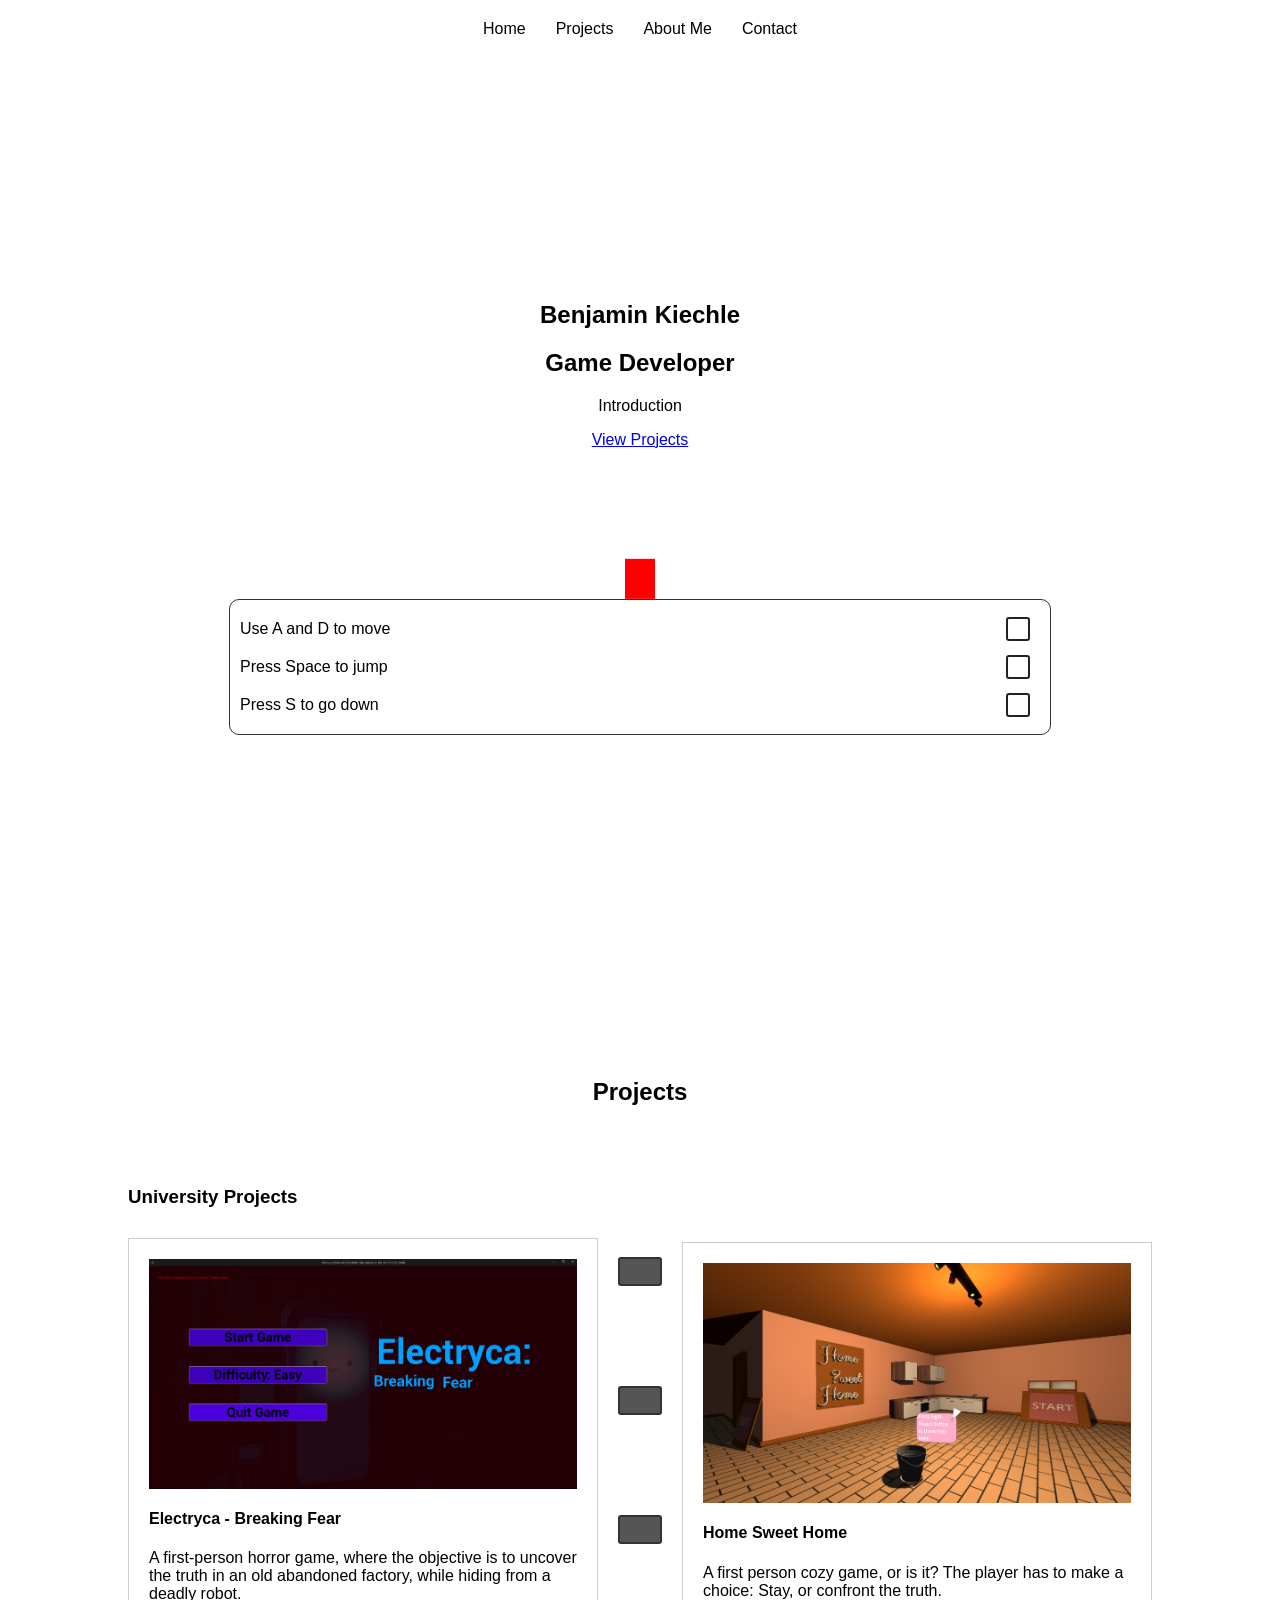
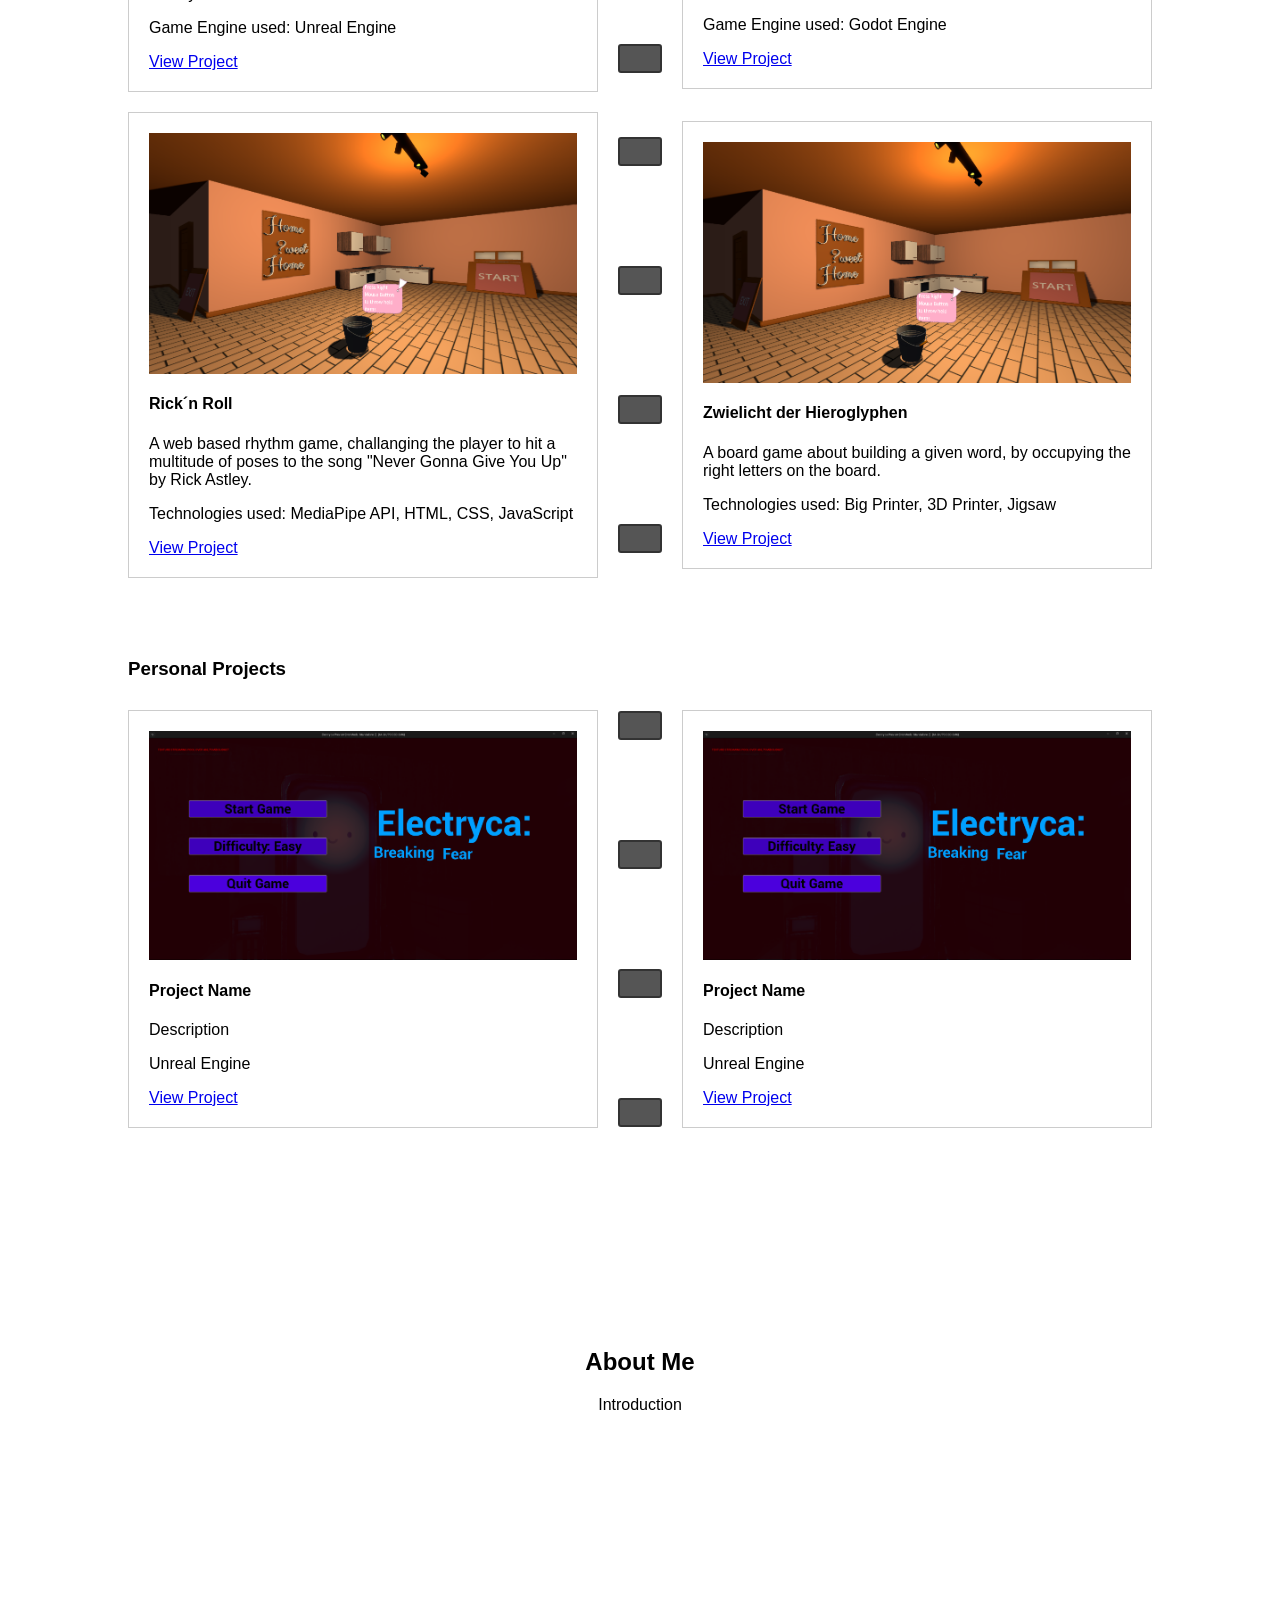
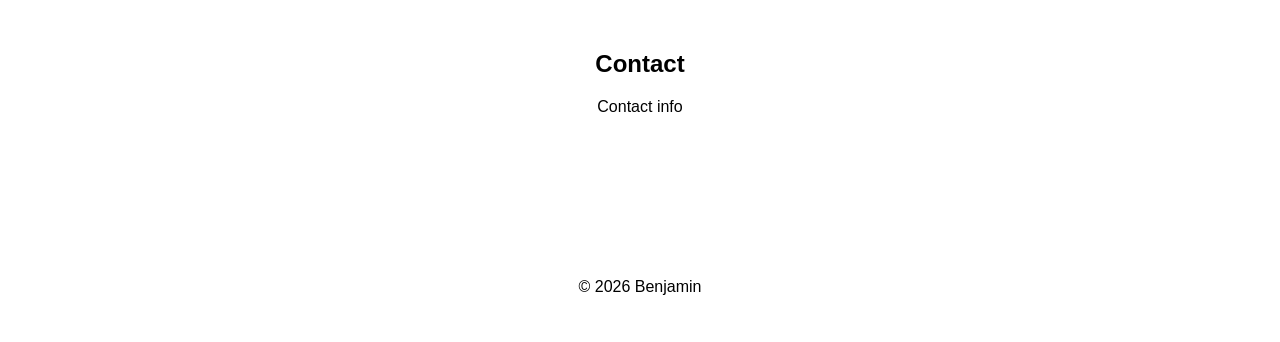
==== index.html @ 0175306c "added tutorial on main page and enemy walk animation in electryca page" ====
<!DOCTYPE html>
<html lang="en">

<head>
    <meta charset="UTF-8">
    <meta name="viewport" content="width=device-width, initial-scale=1.0">

    <title>Portfolio</title>
    <link rel="stylesheet" href="MainPage\style.css">
</head>

<body>

    <header>
        <nav>
            <a href="#home">Home</a>
            <a href="#projects">Projects</a>
            <a href="#about">About Me</a>
            <a href="#contact">Contact</a>
        </nav>
    </header>


    <main>

        <section id="home">

            <div class="home-content">

                <h1>Benjamin Kiechle</h1>

                <h2>Game Developer</h2>

                <p>
                    Introduction
                </p>

                <a href="#projects">View Projects</a>

                <div class="TutorialPlatform">

                    <div class="tutorial-task">
                        <p>Use A and D to move</p>
                        <div class="check-box" id="moveCheck"></div>
                    </div>

                    <div class="tutorial-task">
                        <p>Press Space to jump</p>
                        <div class="check-box" id="jumpCheck"></div>
                    </div>

                    <div class="tutorial-task">
                        <p>Press S to go down</p>
                        <div class="check-box" id="downCheck"></div>
                    </div>

                </div>

            </div>

        </section>

        <section id="projects">

            <h2>Projects</h2>


            <section id="university-projects">

                <h3>University Projects</h3>

                <div class="project-grid">

                    <!-- Project cards go here -->
                    <article class="project-card">

                        <img src="Images/MainMenu.png">

                        <div class="project-content">

                            <h4>Electryca - Breaking Fear</h4>

                            <p>
                                A first-person horror game, where the objective is to uncover the truth in an old
                                abandoned factory, while hiding from a deadly robot.
                            </p>

                            <p>
                                Game Engine used: Unreal Engine
                            </p>

                            <a href="ElectrycaPage\Electryca.html">View Project</a>

                        </div>

                    </article>

                    <div class="ladder">
                        <div class="ladder-block"></div>
                        <div class="ladder-block"></div>
                        <div class="ladder-block"></div>
                        <div class="ladder-block"></div>

                    </div>

                    <article class="project-card">

                        <img src="Images\HSH_MainMenu.png">

                        <div class="project-content">

                            <h4>Home Sweet Home</h4>

                            <p>
                                A first person cozy game, or is it? The player has to make a choice: Stay, or confront
                                the truth.
                            </p>

                            <p>
                                Game Engine used: Godot Engine
                            </p>

                            <a href="HomeSweetHome\HomeSweetHome.html">View Project</a>

                        </div>

                    </article>


                    <article class="project-card">

                        <img src="Images\HSH_MainMenu.png">

                        <div class="project-content">

                            <h4>Rick´n Roll</h4>

                            <p>
                                A web based rhythm game, challanging the player to hit a multitude of poses to the song
                                "Never Gonna Give You Up" by Rick Astley.
                            </p>

                            <p>
                                Technologies used: MediaPipe API, HTML, CSS, JavaScript
                            </p>

                            <a href="RicknRoll\RicknRoll.html">View Project</a>

                        </div>

                    </article>

                    <div class="ladder">
                        <div class="ladder-block"></div>
                        <div class="ladder-block"></div>
                        <div class="ladder-block"></div>
                        <div class="ladder-block"></div>

                    </div>

                    <article class="project-card">

                        <img src="Images\HSH_MainMenu.png">

                        <div class="project-content">

                            <h4>Zwielicht der Hieroglyphen</h4>

                            <p>
                                A board game about building a given word, by occupying the right letters on the board.
                            </p>

                            <p>
                                Technologies used: Big Printer, 3D Printer, Jigsaw
                            </p>

                            <a href="Zwielicht_der_Hieroglyphen\Hieroglyphen.html">View Project</a>

                        </div>

                    </article>

                </div>

            </section>


            <section id="personal-projects">

                <h3>Personal Projects</h3>

                <div class="project-grid">

                    <!-- Project cards go here -->
                    <article class="project-card">

                        <img src="Images\MainMenu.png">

                        <div class="project-content">

                            <h4>Project Name</h4>

                            <p>
                                Description
                            </p>

                            <p>
                                Unreal Engine
                            </p>

                            <a href="#">View Project</a>

                        </div>

                    </article>

                    <div class="ladder">
                        <div class="ladder-block"></div>
                        <div class="ladder-block"></div>
                        <div class="ladder-block"></div>
                        <div class="ladder-block"></div>
                    </div>

                    <article class="project-card">

                        <img src="Images\MainMenu.png">

                        <div class="project-content">

                            <h4>Project Name</h4>

                            <p>
                                Description
                            </p>

                            <p>
                                Unreal Engine
                            </p>

                            <a href="#">View Project</a>

                        </div>

                    </article>
                </div>

            </section>

        </section>


        <section id="about">
            <h2>About Me</h2>
            <p>Introduction</p>
        </section>


        <section id="contact">
            <h2>Contact</h2>
            <p>Contact info</p>
        </section>
    </main>


    <footer>
        <p>© 2026 Benjamin</p>
    </footer>
    <canvas id="gameCanvas"></canvas>

    <script type="module" src="MainPage\game.js"></script>
</body>

</html>
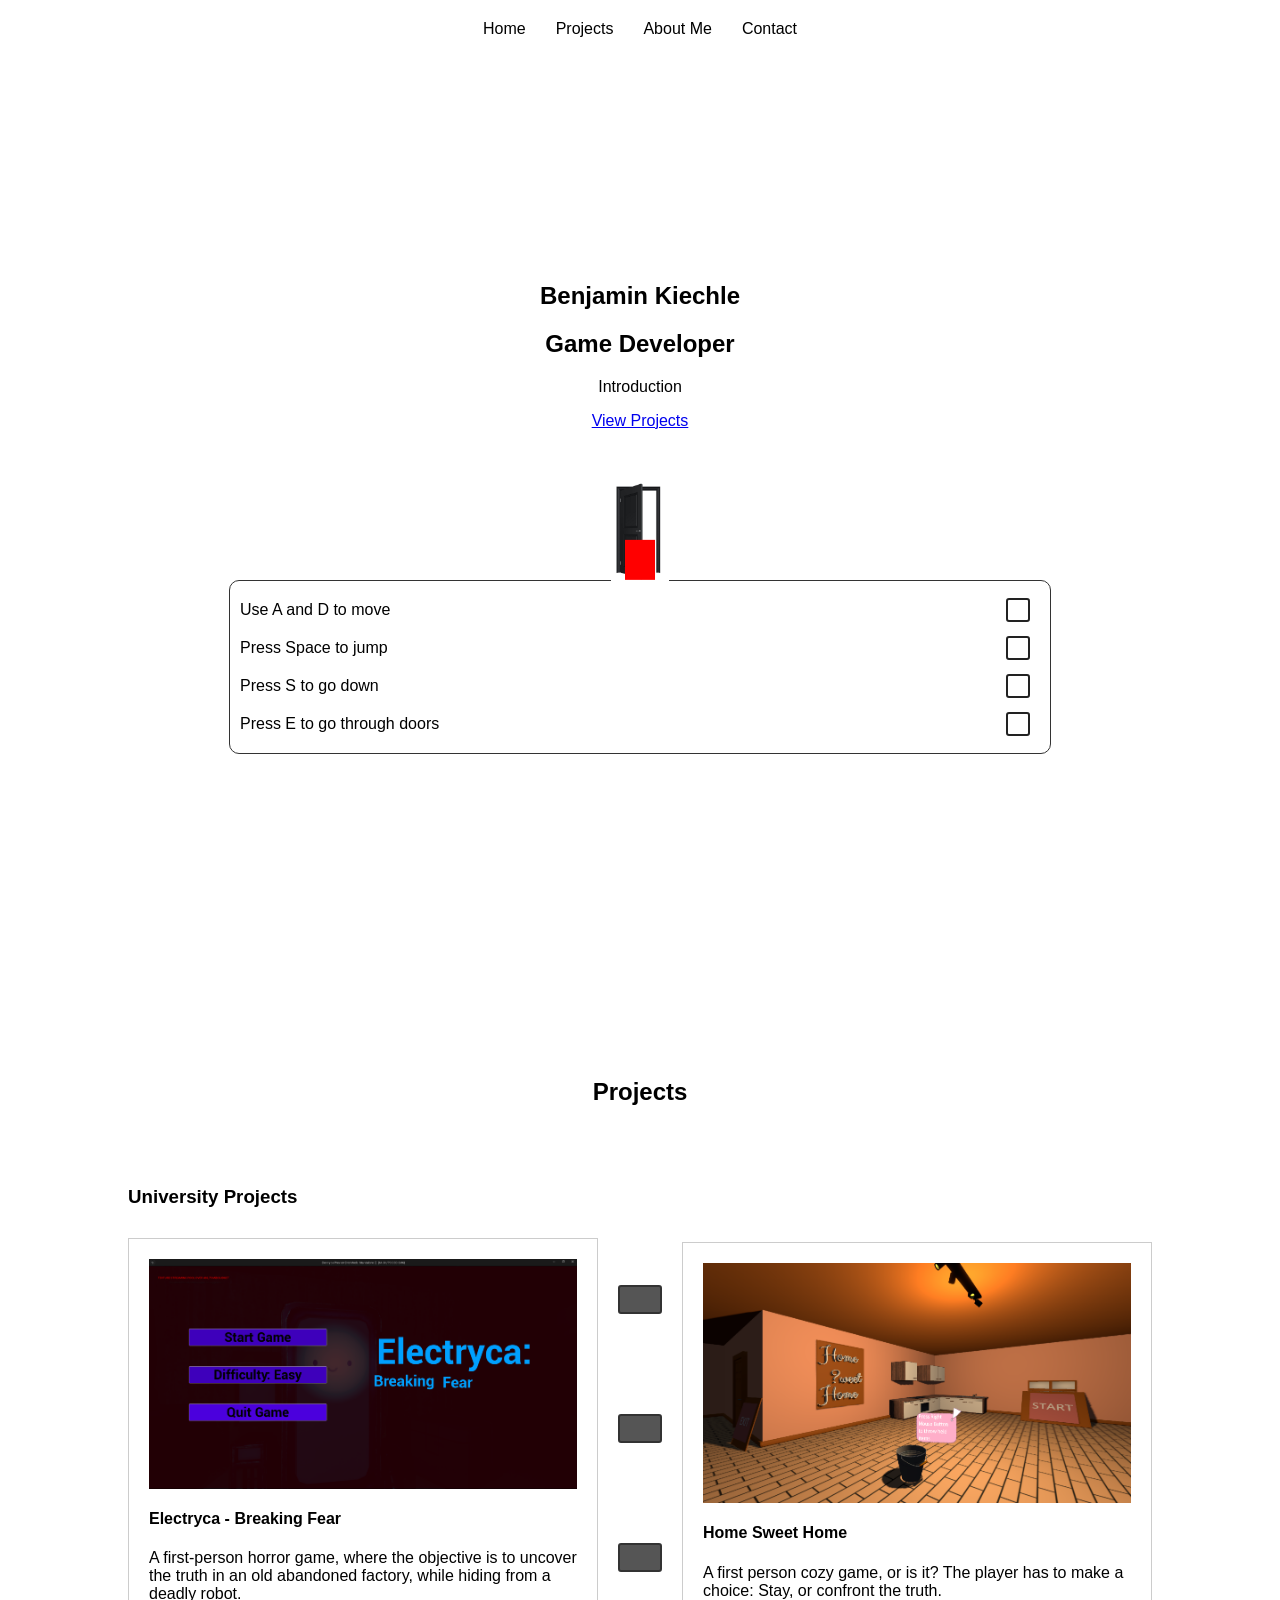
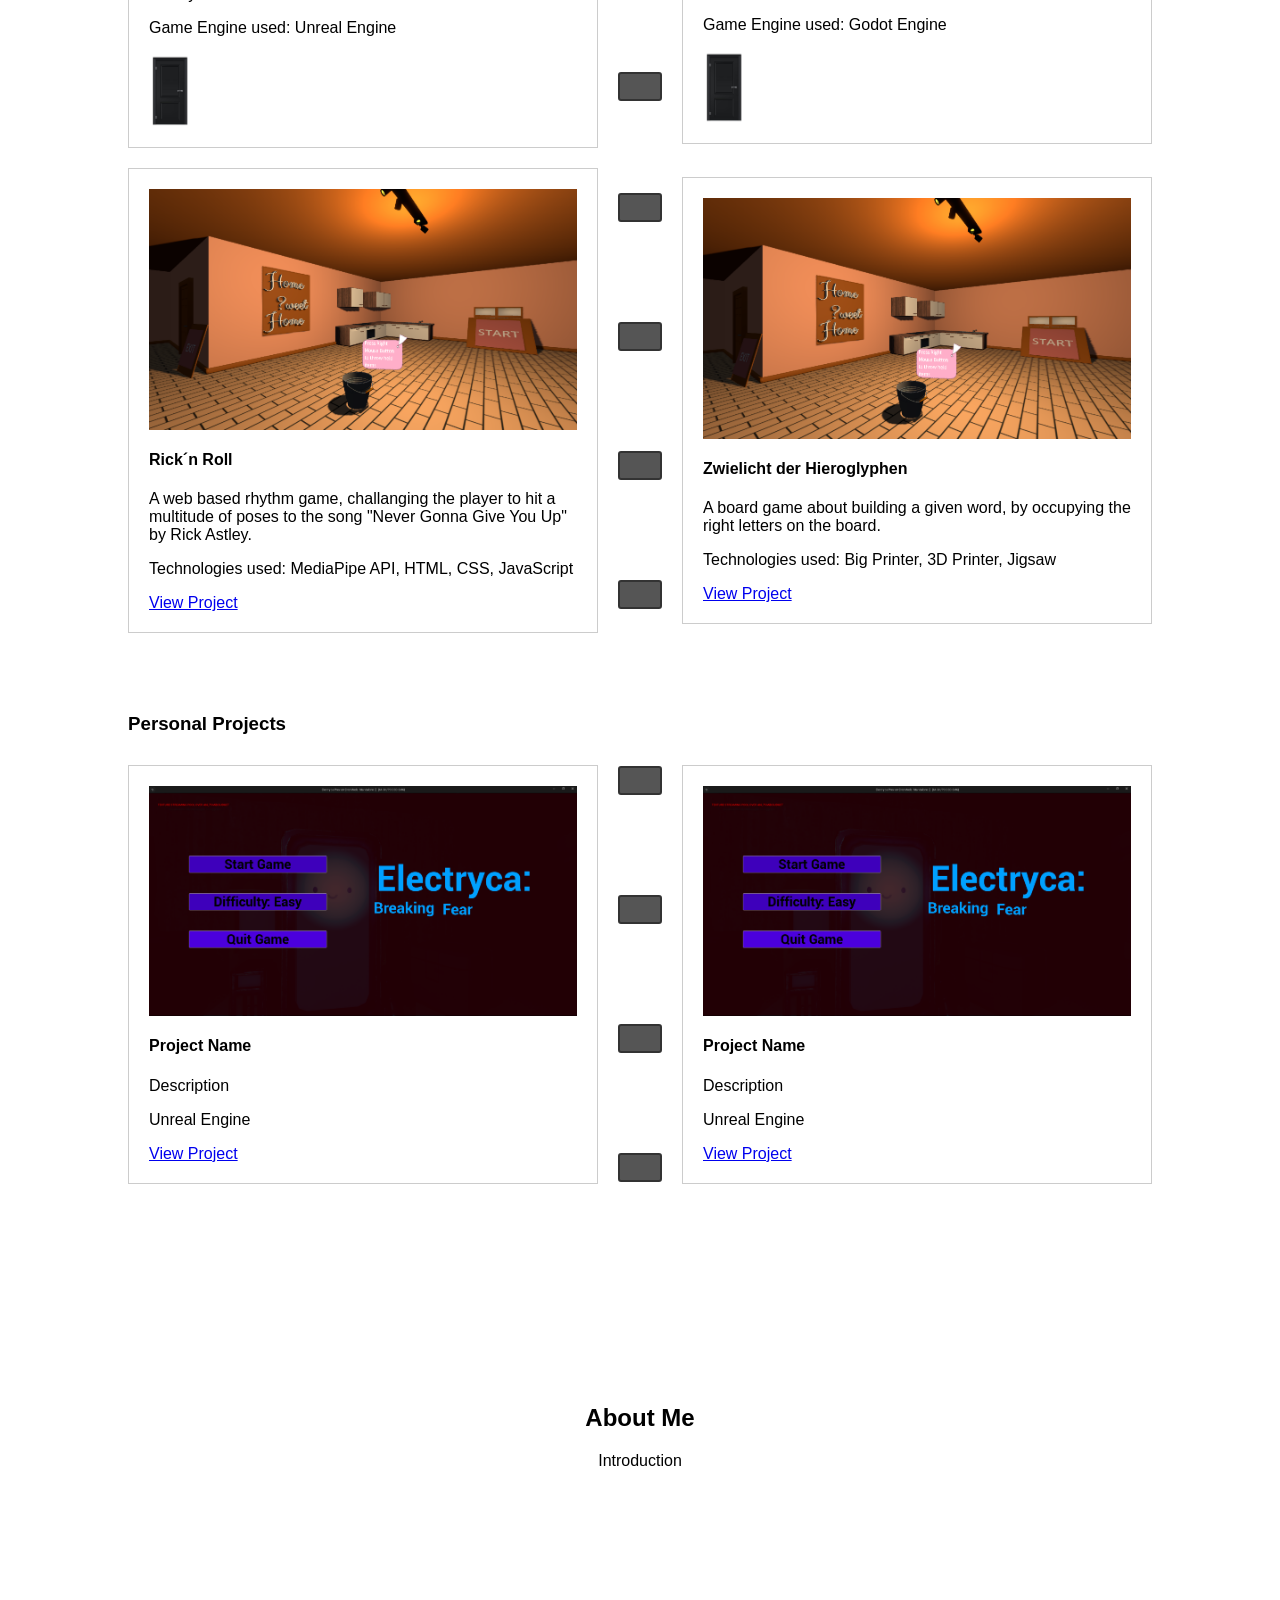
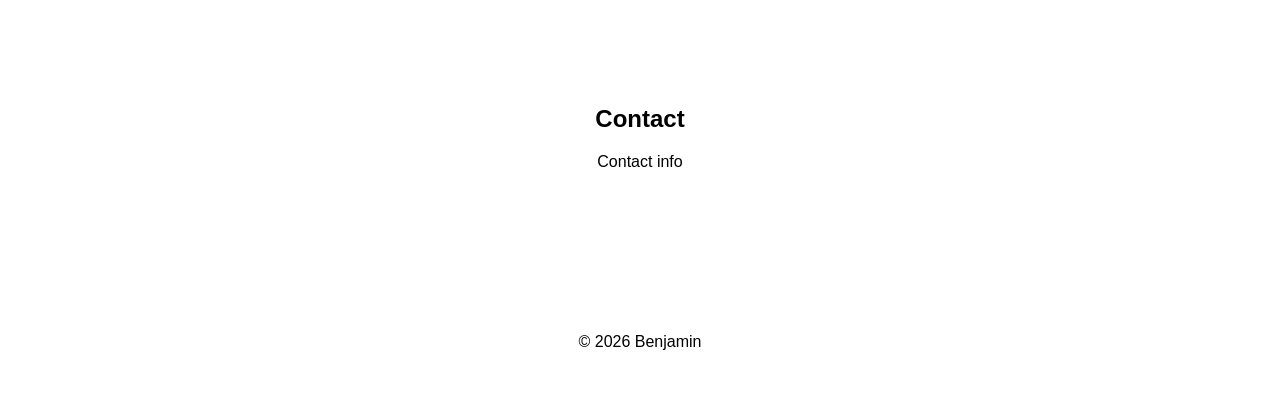
==== commit 2abb9673: "Added doorways to electryca and HomeSweetHome" ====
--- a/index.html
+++ b/index.html
@@ -37,7 +37,12 @@
 
                 <a href="#projects">View Projects</a>
 
+
+
                 <div class="TutorialPlatform">
+                    <div class="project-entry tutorial-door" data-tutorial="true">
+                        <img src="Images/jpg.png">
+                    </div>
 
                     <div class="tutorial-task">
                         <p>Use A and D to move</p>
@@ -54,6 +59,11 @@
                         <div class="check-box" id="downCheck"></div>
                     </div>
 
+                    <div class="tutorial-task">
+                        <p>Press E to go through doors</p>
+                        <div class="check-box" id="doorCheck"></div>
+                    </div>
+
                 </div>
 
             </div>
@@ -89,7 +99,10 @@
                                 Game Engine used: Unreal Engine
                             </p>
 
-                            <a href="ElectrycaPage\Electryca.html">View Project</a>
+                            <!-- <a href="ElectrycaPage\Electryca.html">View Project</a> -->
+                            <div class="project-entry" data-link="ElectrycaPage\Electryca.html">
+                                <img src="Images\jpg.png" alt="jpg icon">
+                            </div>
 
                         </div>
 
@@ -120,7 +133,10 @@
                                 Game Engine used: Godot Engine
                             </p>
 
-                            <a href="HomeSweetHome\HomeSweetHome.html">View Project</a>
+                            <!-- <a href="HomeSweetHome\HomeSweetHome.html">View Project</a> -->
+                            <div class="project-entry" data-link="HomeSweetHome\HomeSweetHome.html">
+                                <img src="Images\jpg.png" alt="jpg icon">
+                            </div>
 
                         </div>
 
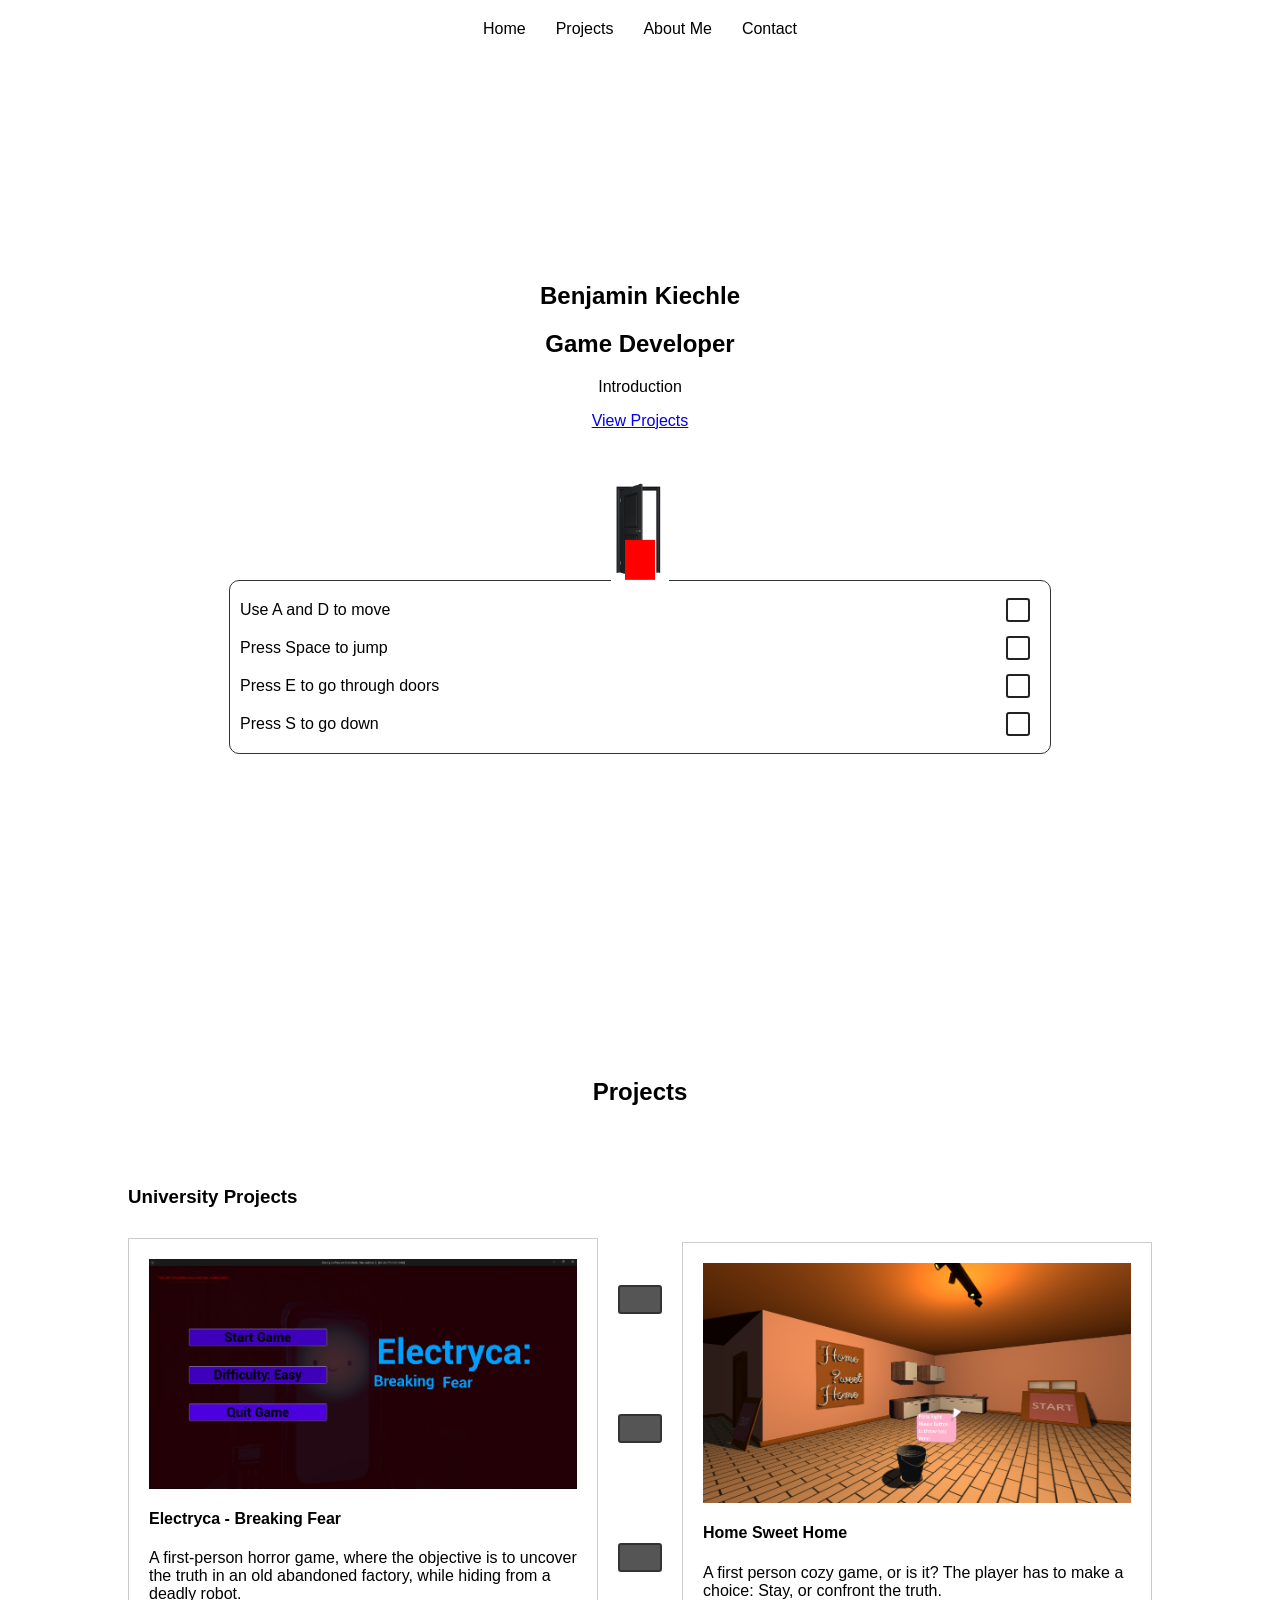
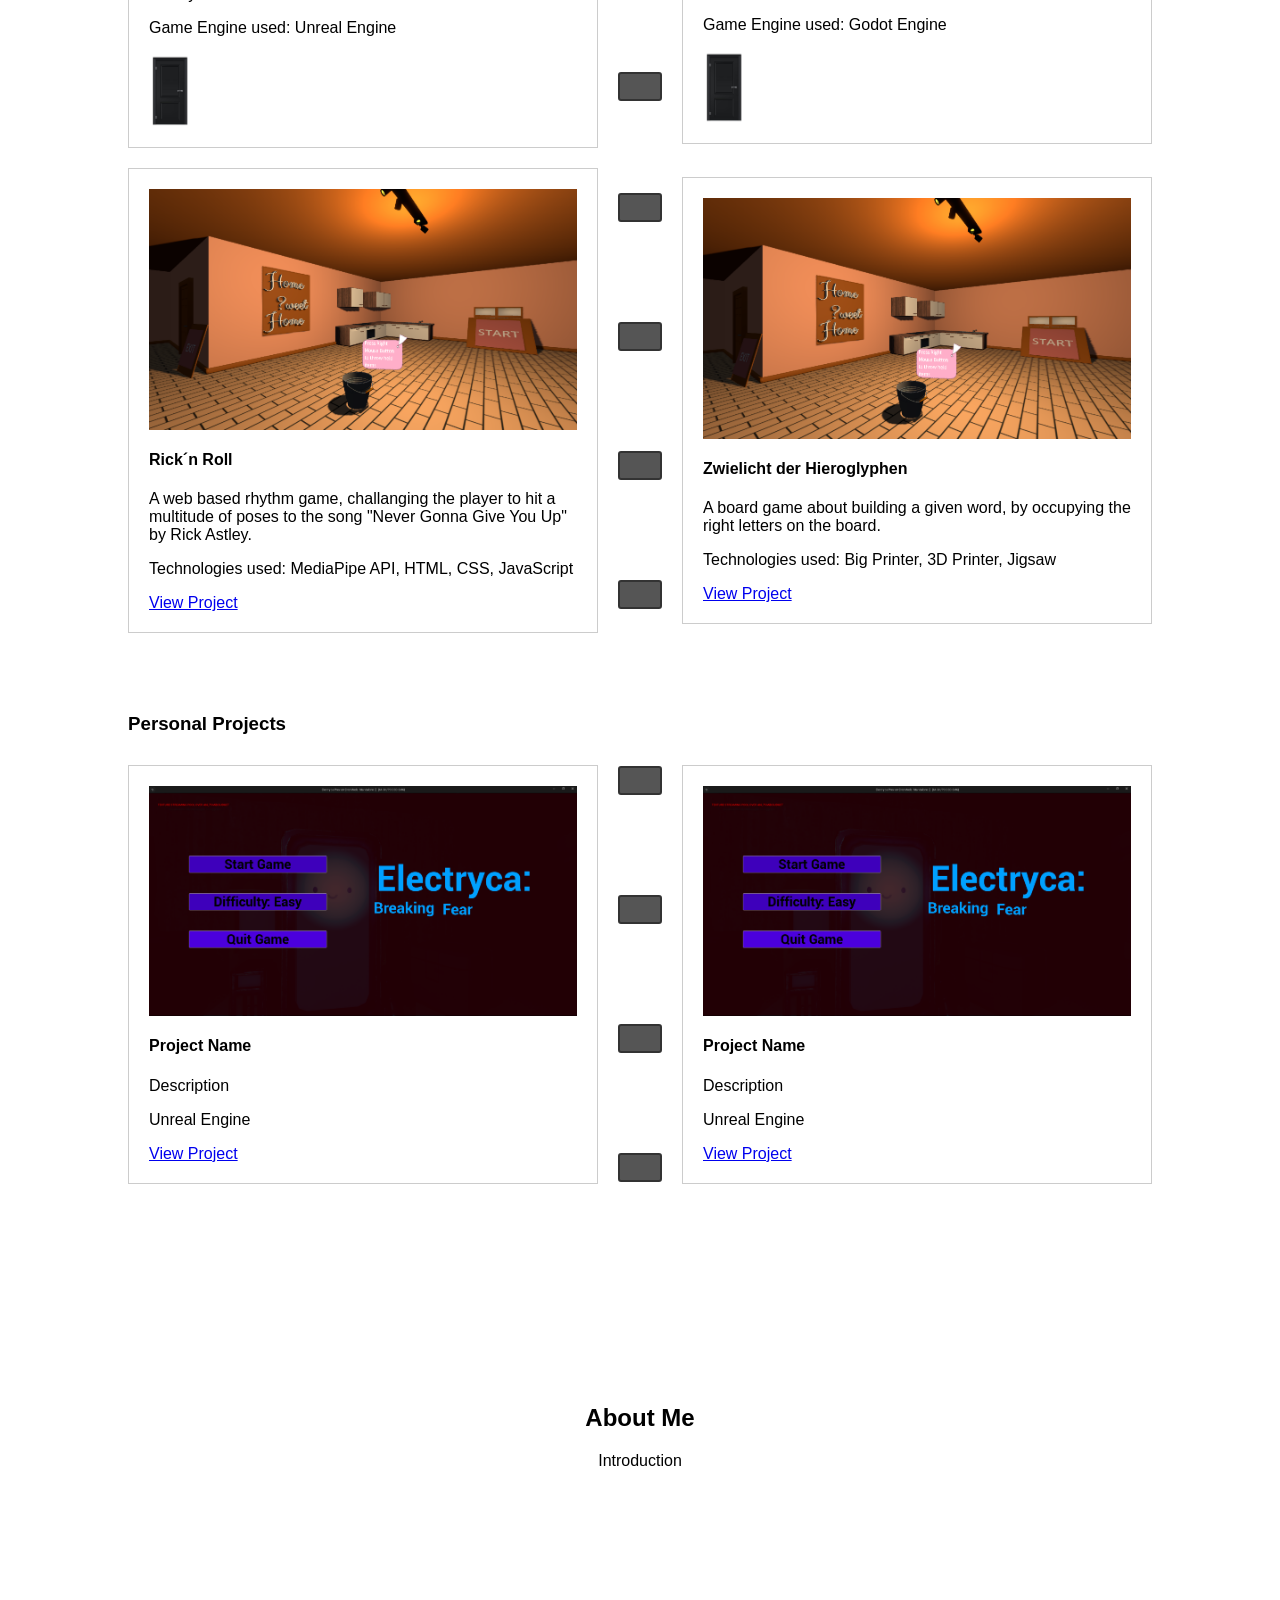
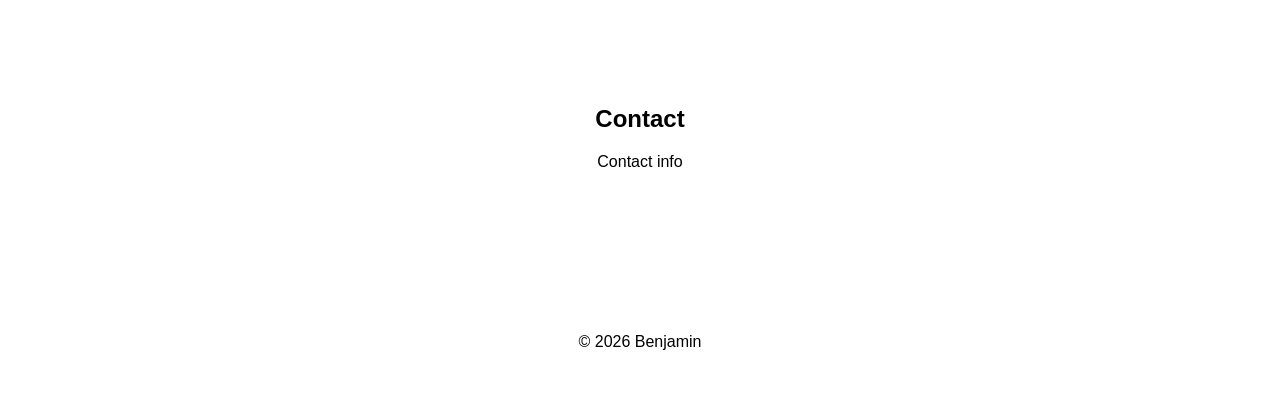
==== commit 8d9c645e: "changed order of tutorial in index" ====
--- a/index.html
+++ b/index.html
@@ -55,15 +55,14 @@
                     </div>
 
                     <div class="tutorial-task">
+                        <p>Press E to go through doors</p>
+                        <div class="check-box" id="doorCheck"></div>
+                    </div>
+
+                    <div class="tutorial-task">
                         <p>Press S to go down</p>
                         <div class="check-box" id="downCheck"></div>
                     </div>
-
-                    <div class="tutorial-task">
-                        <p>Press E to go through doors</p>
-                        <div class="check-box" id="doorCheck"></div>
-                    </div>
-
                 </div>
 
             </div>
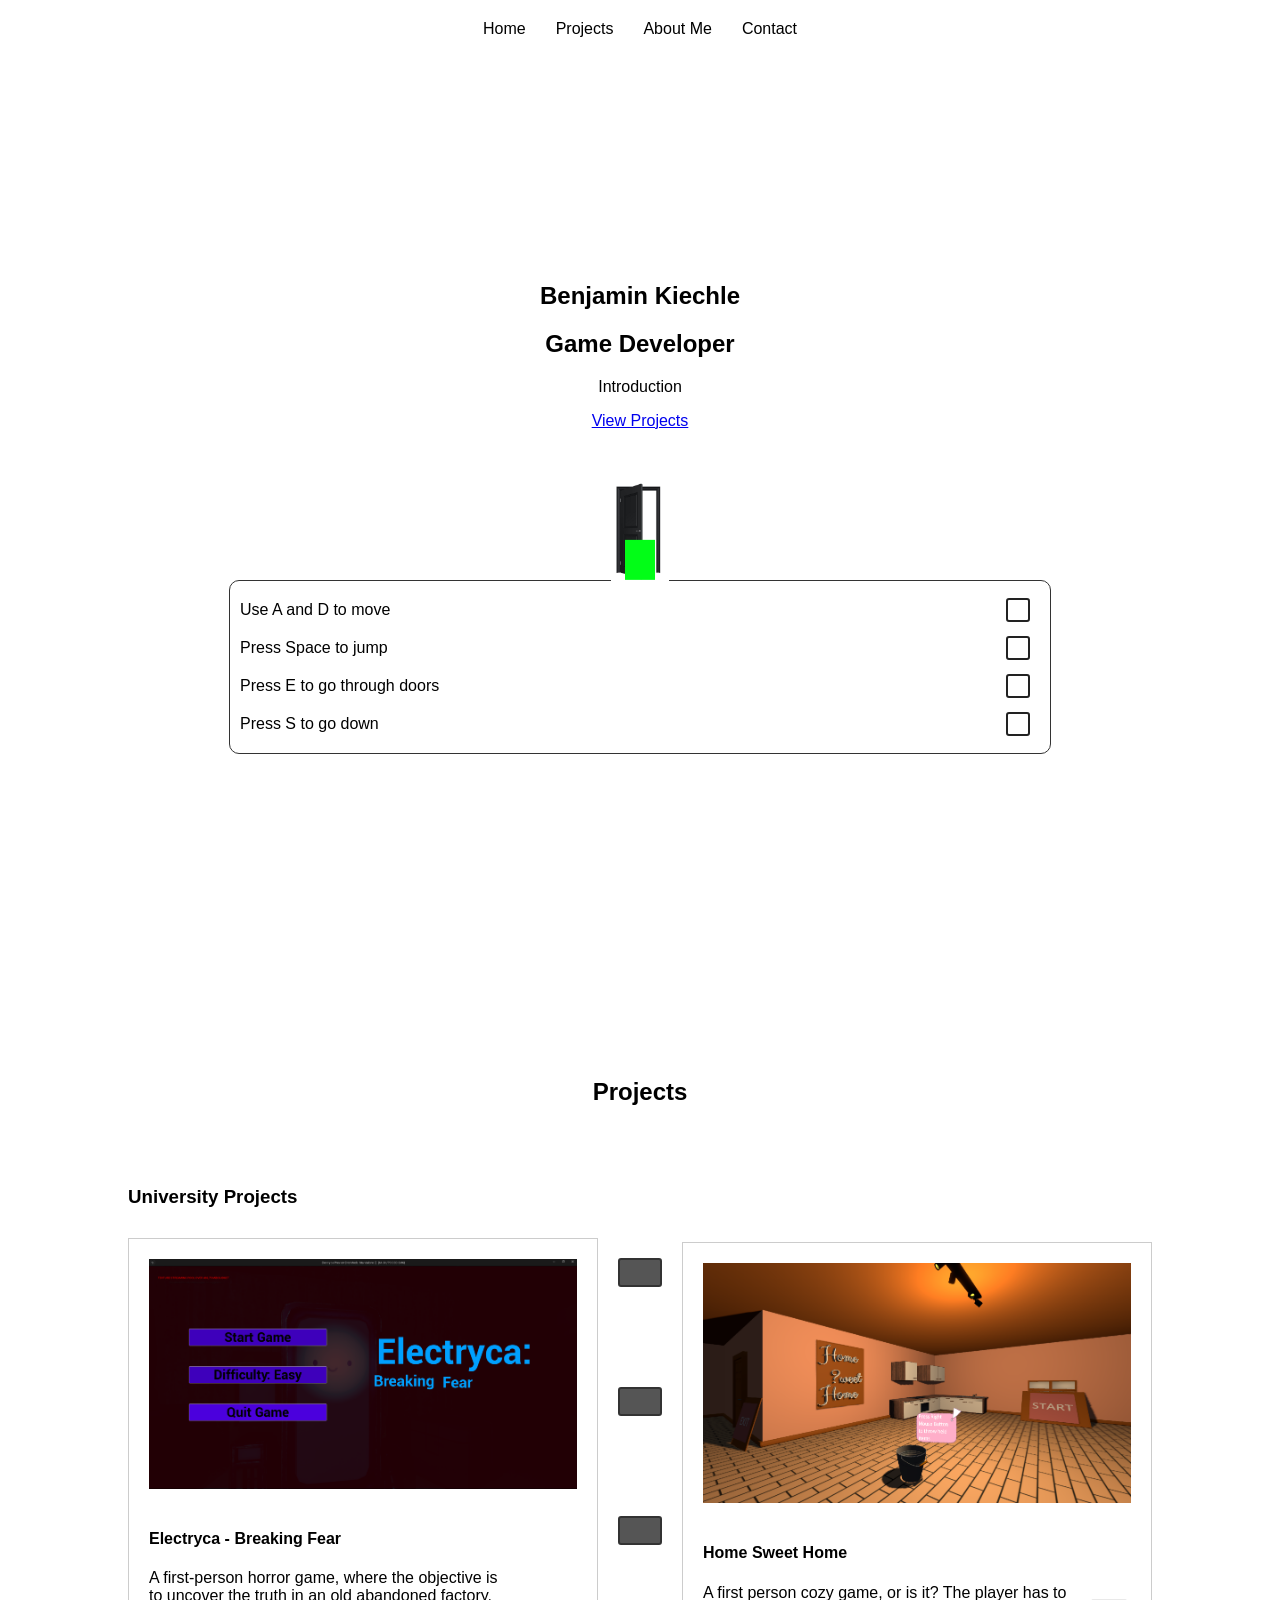
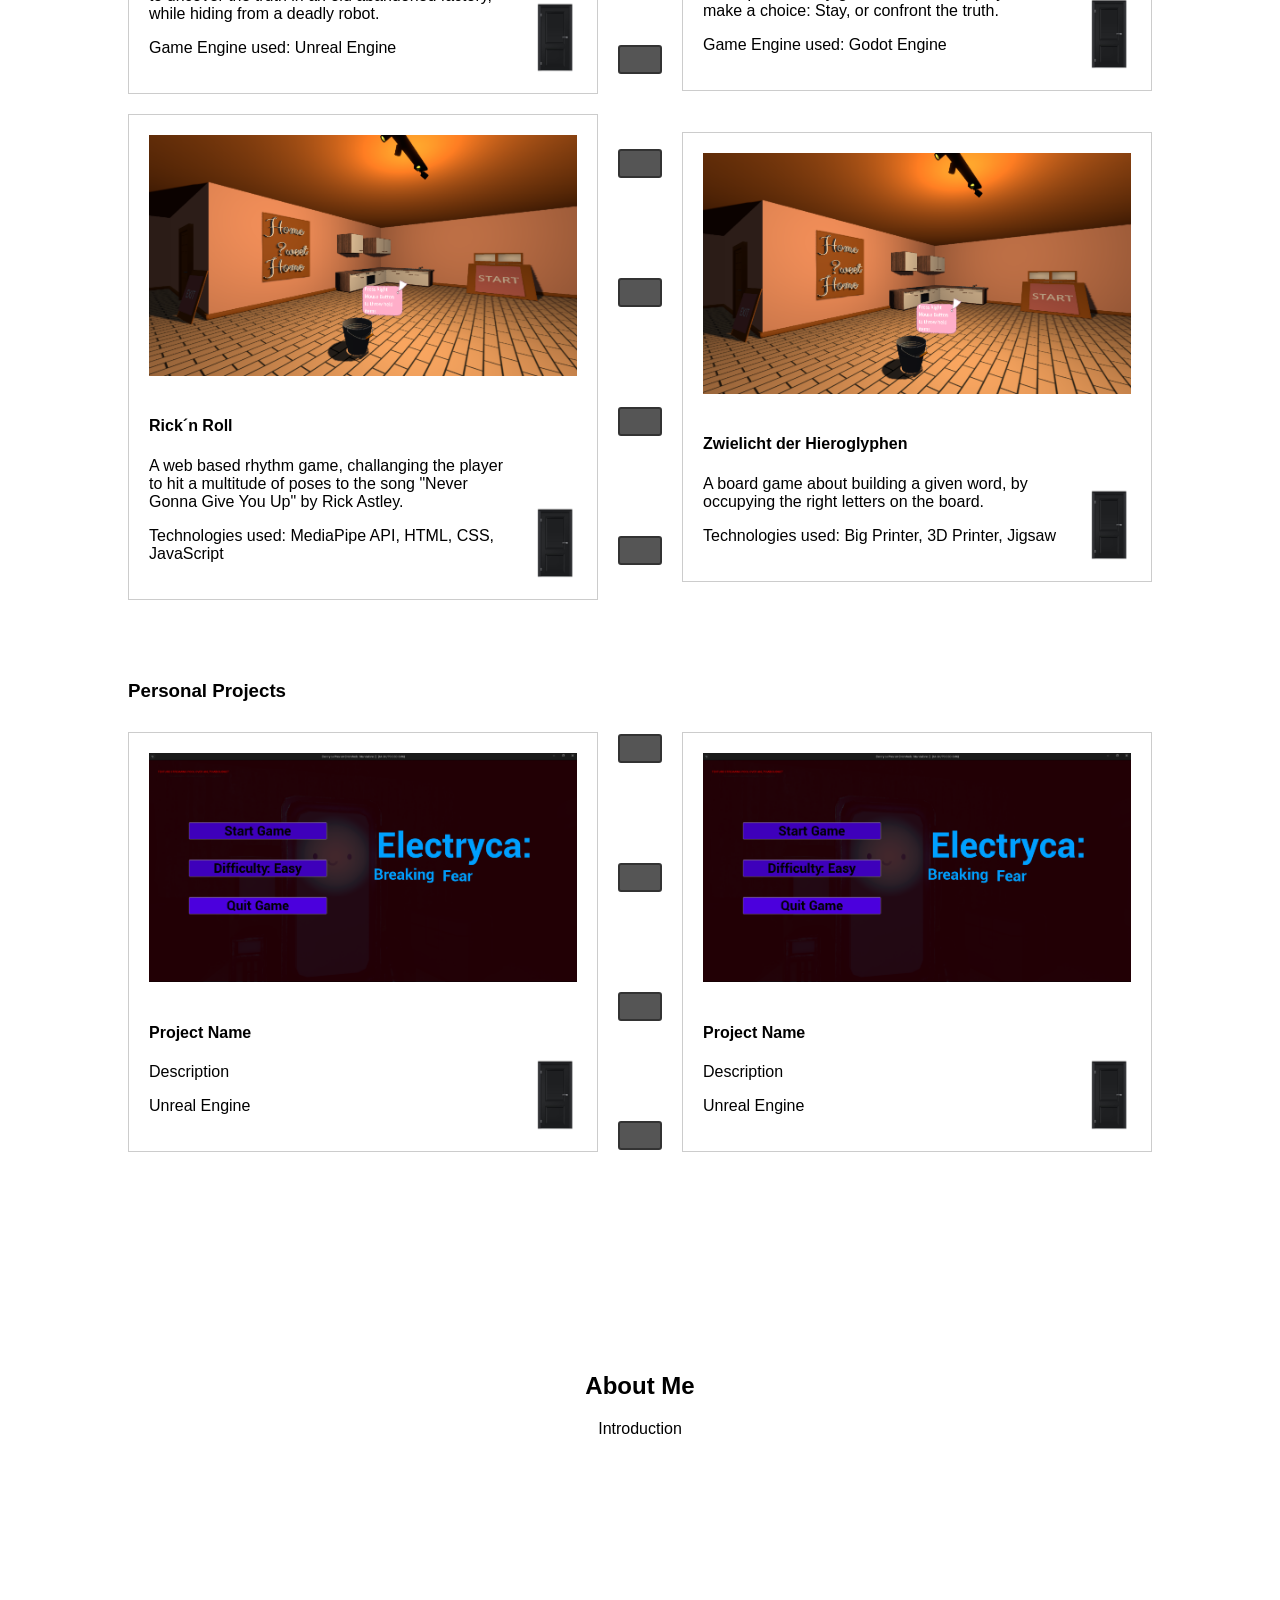
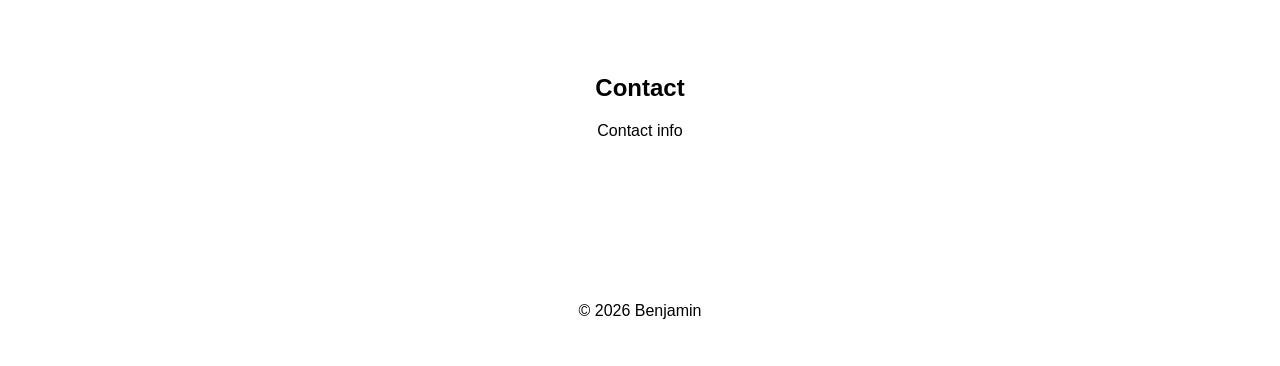
==== commit c7749072: "changed door layout in index.html" ====
--- a/index.html
+++ b/index.html
@@ -87,18 +87,19 @@
 
                         <div class="project-content">
 
-                            <h4>Electryca - Breaking Fear</h4>
-
-                            <p>
-                                A first-person horror game, where the objective is to uncover the truth in an old
-                                abandoned factory, while hiding from a deadly robot.
-                            </p>
-
-                            <p>
-                                Game Engine used: Unreal Engine
-                            </p>
-
-                            <!-- <a href="ElectrycaPage\Electryca.html">View Project</a> -->
+                            <div class="project-info">
+                                <h4>Electryca - Breaking Fear</h4>
+
+                                <p>
+                                    A first-person horror game, where the objective is to uncover the truth in an old
+                                    abandoned factory, while hiding from a deadly robot.
+                                </p>
+
+                                <p>
+                                    Game Engine used: Unreal Engine
+                                </p>
+                            </div>
+
                             <div class="project-entry" data-link="ElectrycaPage\Electryca.html">
                                 <img src="Images\jpg.png" alt="jpg icon">
                             </div>
@@ -120,18 +121,19 @@
                         <img src="Images\HSH_MainMenu.png">
 
                         <div class="project-content">
-
-                            <h4>Home Sweet Home</h4>
-
-                            <p>
-                                A first person cozy game, or is it? The player has to make a choice: Stay, or confront
-                                the truth.
-                            </p>
-
-                            <p>
-                                Game Engine used: Godot Engine
-                            </p>
-
+                            <div class="project-info">
+                                <h4>Home Sweet Home</h4>
+
+                                <p>
+                                    A first person cozy game, or is it? The player has to make a choice: Stay, or
+                                    confront
+                                    the truth.
+                                </p>
+
+                                <p>
+                                    Game Engine used: Godot Engine
+                                </p>
+                            </div>
                             <!-- <a href="HomeSweetHome\HomeSweetHome.html">View Project</a> -->
                             <div class="project-entry" data-link="HomeSweetHome\HomeSweetHome.html">
                                 <img src="Images\jpg.png" alt="jpg icon">
@@ -147,20 +149,22 @@
                         <img src="Images\HSH_MainMenu.png">
 
                         <div class="project-content">
-
-                            <h4>Rick´n Roll</h4>
-
-                            <p>
-                                A web based rhythm game, challanging the player to hit a multitude of poses to the song
-                                "Never Gonna Give You Up" by Rick Astley.
-                            </p>
-
-                            <p>
-                                Technologies used: MediaPipe API, HTML, CSS, JavaScript
-                            </p>
-
-                            <a href="RicknRoll\RicknRoll.html">View Project</a>
-
+                            <div class="project-info">
+                                <h4>Rick´n Roll</h4>
+
+                                <p>
+                                    A web based rhythm game, challanging the player to hit a multitude of poses to the
+                                    song
+                                    "Never Gonna Give You Up" by Rick Astley.
+                                </p>
+
+                                <p>
+                                    Technologies used: MediaPipe API, HTML, CSS, JavaScript
+                                </p>
+                            </div>
+                            <div class="project-entry" data-link="RicknRoll\RicknRoll.html">
+                                <img src="Images\jpg.png" alt="jpg icon">
+                            </div>
                         </div>
 
                     </article>
@@ -178,19 +182,21 @@
                         <img src="Images\HSH_MainMenu.png">
 
                         <div class="project-content">
-
-                            <h4>Zwielicht der Hieroglyphen</h4>
-
-                            <p>
-                                A board game about building a given word, by occupying the right letters on the board.
-                            </p>
-
-                            <p>
-                                Technologies used: Big Printer, 3D Printer, Jigsaw
-                            </p>
-
-                            <a href="Zwielicht_der_Hieroglyphen\Hieroglyphen.html">View Project</a>
-
+                            <div class="project-info">
+                                <h4>Zwielicht der Hieroglyphen</h4>
+
+                                <p>
+                                    A board game about building a given word, by occupying the right letters on the
+                                    board.
+                                </p>
+
+                                <p>
+                                    Technologies used: Big Printer, 3D Printer, Jigsaw
+                                </p>
+                            </div>
+                            <div class="project-entry" data-link="Zwielicht_der_Hieroglyphen\Hieroglyphen.html">
+                                <img src="Images\jpg.png" alt="jpg icon">
+                            </div>
                         </div>
 
                     </article>
@@ -212,18 +218,20 @@
                         <img src="Images\MainMenu.png">
 
                         <div class="project-content">
-
-                            <h4>Project Name</h4>
-
-                            <p>
-                                Description
-                            </p>
-
-                            <p>
-                                Unreal Engine
-                            </p>
-
-                            <a href="#">View Project</a>
+                            <div class="project-info">
+                                <h4>Project Name</h4>
+
+                                <p>
+                                    Description
+                                </p>
+
+                                <p>
+                                    Unreal Engine
+                                </p>
+                            </div>
+                            <div class="project-entry" data-link="Zwielicht_der_Hieroglyphen\Hieroglyphen.html">
+                                <img src="Images\jpg.png" alt="jpg icon">
+                            </div>
 
                         </div>
 
@@ -241,18 +249,20 @@
                         <img src="Images\MainMenu.png">
 
                         <div class="project-content">
-
-                            <h4>Project Name</h4>
-
-                            <p>
-                                Description
-                            </p>
-
-                            <p>
-                                Unreal Engine
-                            </p>
-
-                            <a href="#">View Project</a>
+                            <div class="project-info">
+                                <h4>Project Name</h4>
+
+                                <p>
+                                    Description
+                                </p>
+
+                                <p>
+                                    Unreal Engine
+                                </p>
+                            </div>
+                            <div class="project-entry" data-link="Zwielicht_der_Hieroglyphen\Hieroglyphen.html">
+                                <img src="Images\jpg.png" alt="jpg icon">
+                            </div>
 
                         </div>
 
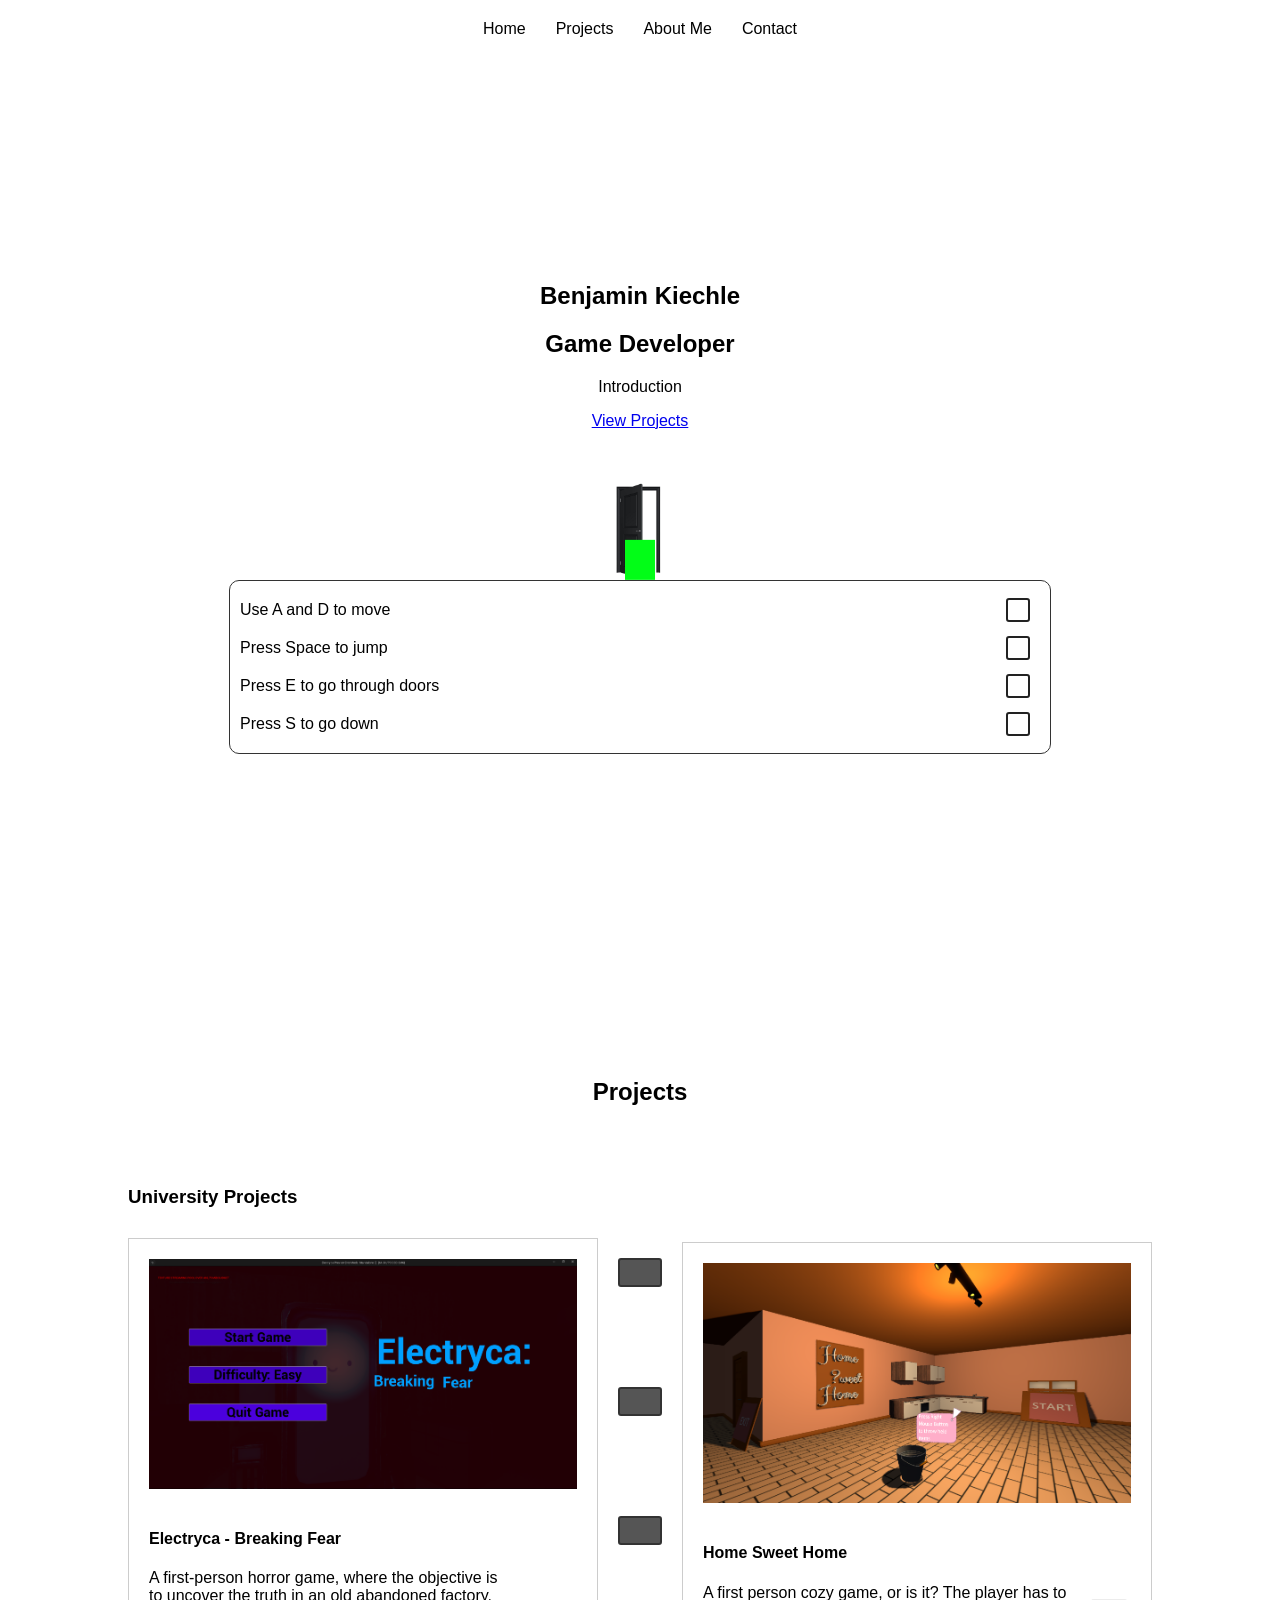
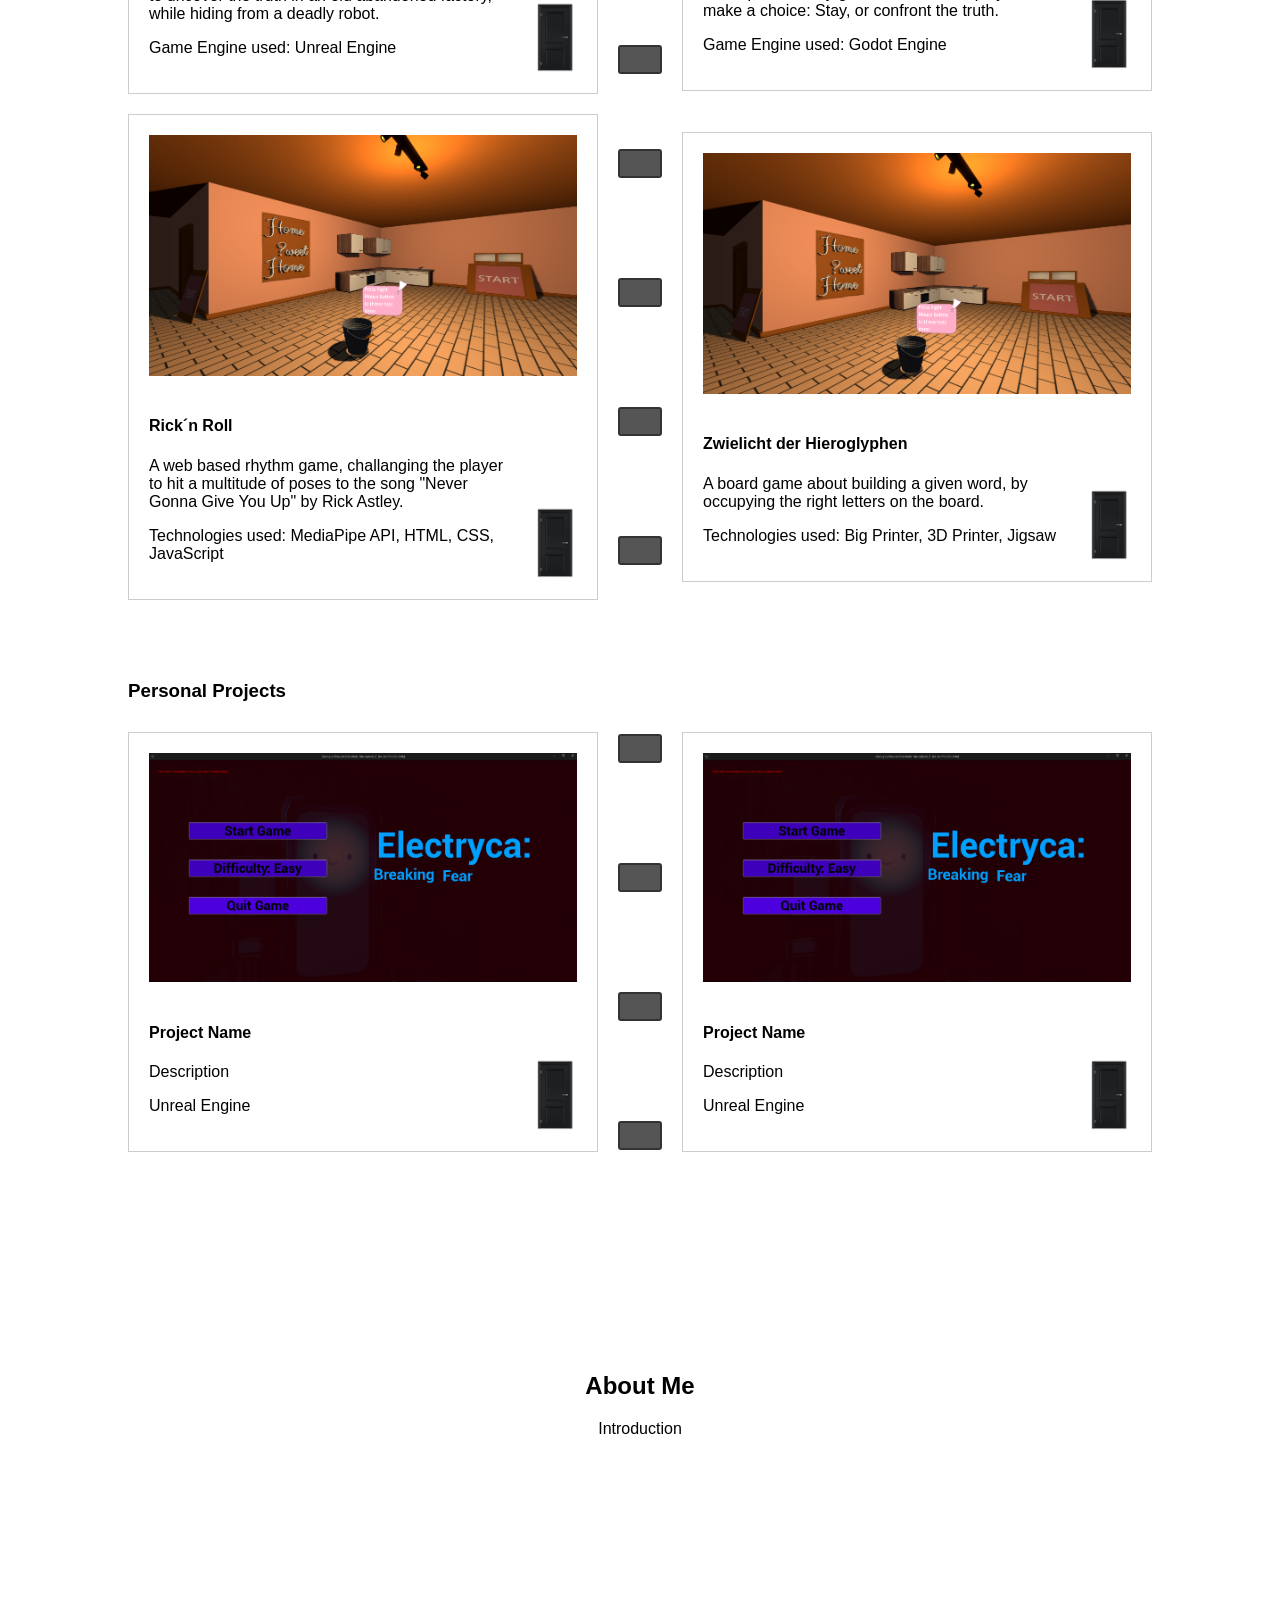
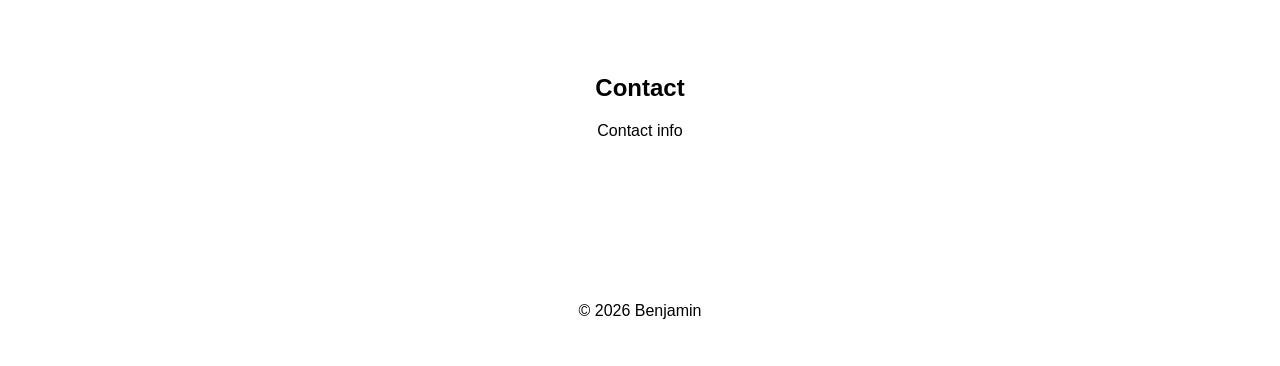
==== commit 7338d8f7: "added new door pngs and a door from electryca back to index" ====
--- a/index.html
+++ b/index.html
@@ -41,7 +41,7 @@
 
                 <div class="TutorialPlatform">
                     <div class="project-entry tutorial-door" data-tutorial="true">
-                        <img src="Images/jpg.png">
+                        <img src="Images/TürZu.png">
                     </div>
 
                     <div class="tutorial-task">
@@ -101,7 +101,7 @@
                             </div>
 
                             <div class="project-entry" data-link="ElectrycaPage\Electryca.html">
-                                <img src="Images\jpg.png" alt="jpg icon">
+                                <img src="Images\TürZu.png" alt="jpg icon">
                             </div>
 
                         </div>
@@ -136,7 +136,7 @@
                             </div>
                             <!-- <a href="HomeSweetHome\HomeSweetHome.html">View Project</a> -->
                             <div class="project-entry" data-link="HomeSweetHome\HomeSweetHome.html">
-                                <img src="Images\jpg.png" alt="jpg icon">
+                                <img src="Images\TürZu.png" alt="jpg icon">
                             </div>
 
                         </div>
@@ -163,7 +163,7 @@
                                 </p>
                             </div>
                             <div class="project-entry" data-link="RicknRoll\RicknRoll.html">
-                                <img src="Images\jpg.png" alt="jpg icon">
+                                <img src="Images\TürZu.png" alt="jpg icon">
                             </div>
                         </div>
 
@@ -195,7 +195,7 @@
                                 </p>
                             </div>
                             <div class="project-entry" data-link="Zwielicht_der_Hieroglyphen\Hieroglyphen.html">
-                                <img src="Images\jpg.png" alt="jpg icon">
+                                <img src="Images\TürZu.png" alt="jpg icon">
                             </div>
                         </div>
 
@@ -230,7 +230,7 @@
                                 </p>
                             </div>
                             <div class="project-entry" data-link="Zwielicht_der_Hieroglyphen\Hieroglyphen.html">
-                                <img src="Images\jpg.png" alt="jpg icon">
+                                <img src="Images\TürZu.png" alt="jpg icon">
                             </div>
 
                         </div>
@@ -261,7 +261,7 @@
                                 </p>
                             </div>
                             <div class="project-entry" data-link="Zwielicht_der_Hieroglyphen\Hieroglyphen.html">
-                                <img src="Images\jpg.png" alt="jpg icon">
+                                <img src="Images\TürZu.png" alt="jpg icon">
                             </div>
 
                         </div>
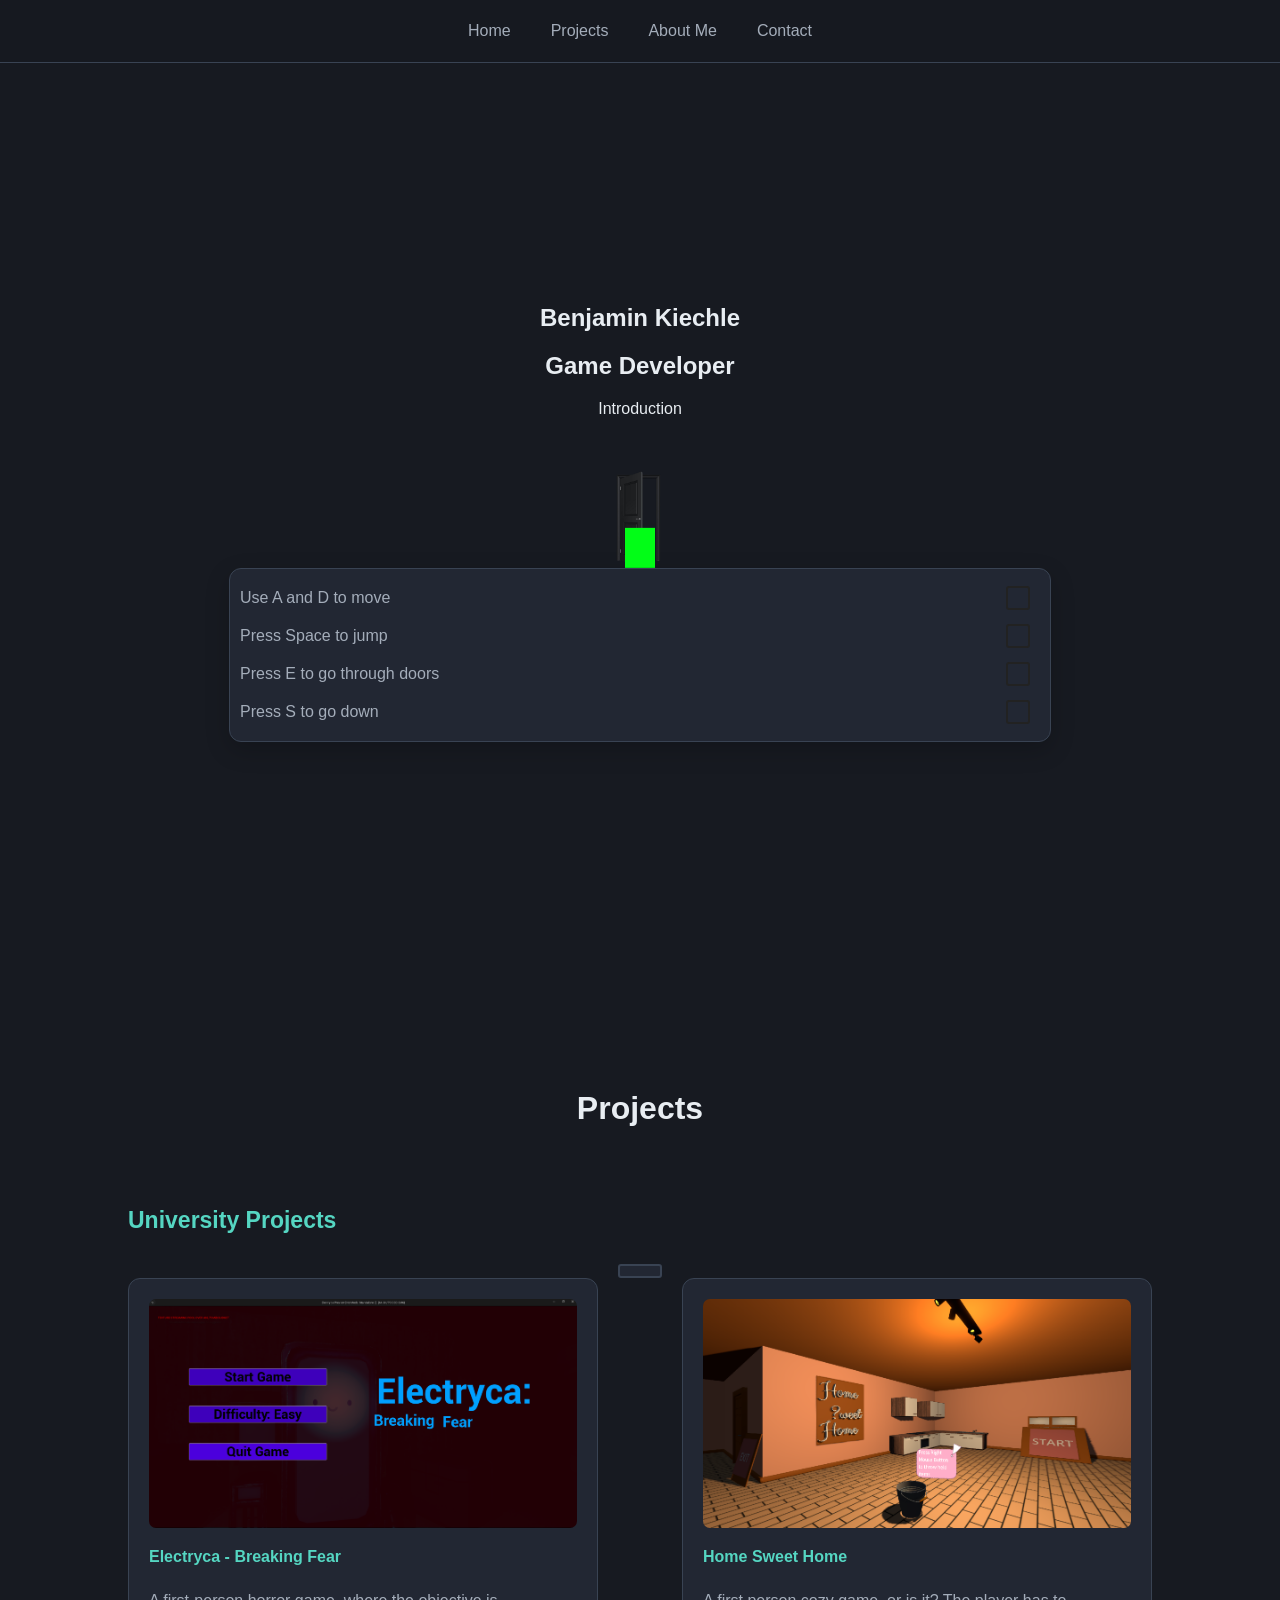
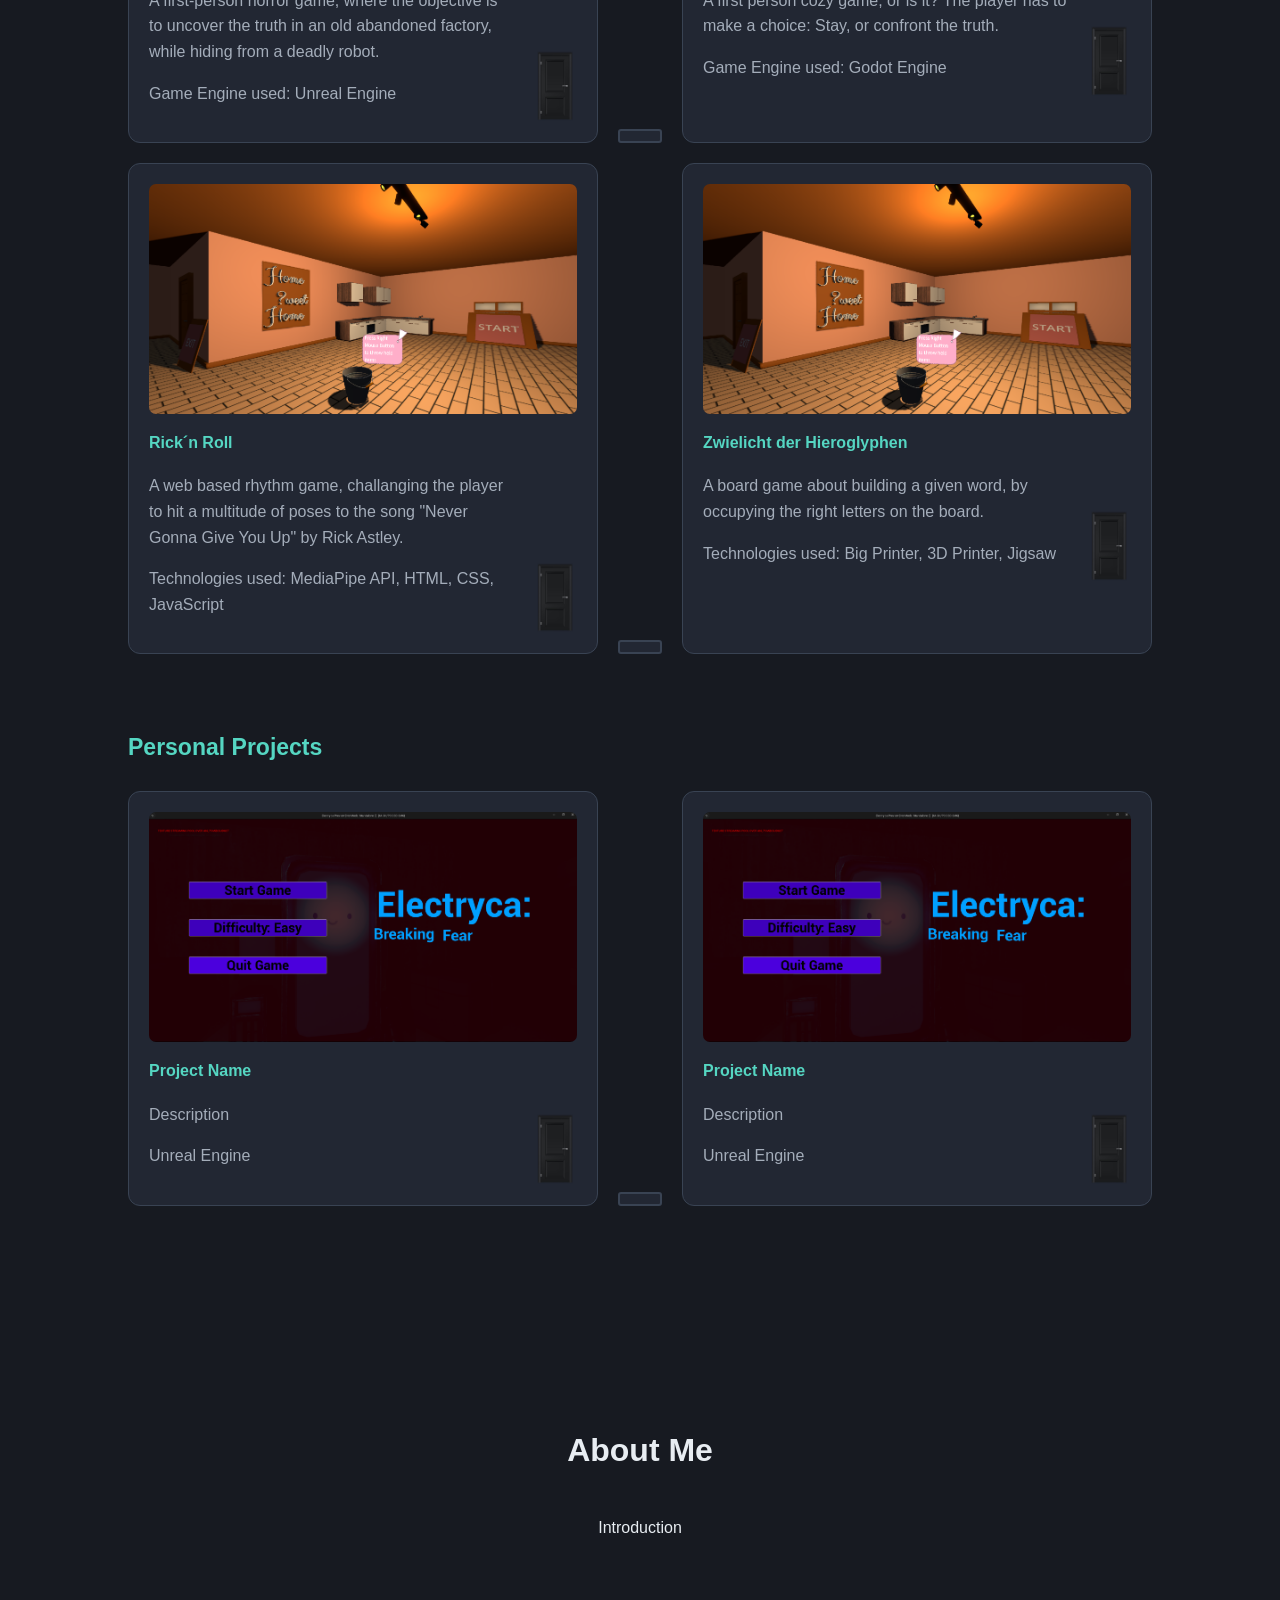
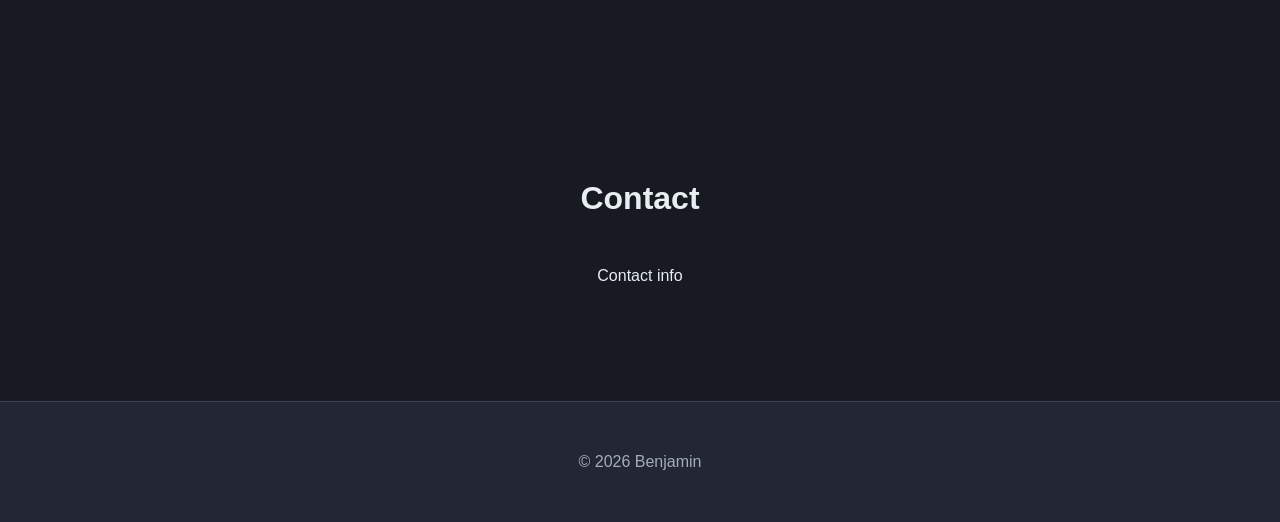
==== commit f49b4b54: "added knockback when player is hit, major css changes in index (elevator, color etc.)" ====
--- a/index.html
+++ b/index.html
@@ -35,7 +35,7 @@
                     Introduction
                 </p>
 
-                <a href="#projects">View Projects</a>
+
 
 
 
@@ -78,6 +78,8 @@
 
                 <h3>University Projects</h3>
 
+                <div class="elevator" style="--elevator-distance: 700;"></div>
+
                 <div class="project-grid">
 
                     <!-- Project cards go here -->
@@ -108,13 +110,14 @@
 
                     </article>
 
-                    <div class="ladder">
-                        <div class="ladder-block"></div>
-                        <div class="ladder-block"></div>
-                        <div class="ladder-block"></div>
-                        <div class="ladder-block"></div>
-
-                    </div>
+                    <!-- <div class="ladder">
+                        <div class="ladder-block"></div>
+                        <div class="ladder-block"></div>
+                        <div class="ladder-block"></div>
+                        <div class="ladder-block"></div>
+
+                    </div> -->
+                    <div class="elevator" style="--elevator-distance: 550; "></div>
 
                     <article class="project-card">
 
@@ -169,13 +172,14 @@
 
                     </article>
 
-                    <div class="ladder">
-                        <div class="ladder-block"></div>
-                        <div class="ladder-block"></div>
-                        <div class="ladder-block"></div>
-                        <div class="ladder-block"></div>
-
-                    </div>
+                    <!-- <div class="ladder">
+                        <div class="ladder-block"></div>
+                        <div class="ladder-block"></div>
+                        <div class="ladder-block"></div>
+                        <div class="ladder-block"></div>
+
+                    </div> -->
+                    <div class="elevator" style="--elevator-distance: 550; "></div>
 
                     <article class="project-card">
 
@@ -237,12 +241,14 @@
 
                     </article>
 
-                    <div class="ladder">
-                        <div class="ladder-block"></div>
-                        <div class="ladder-block"></div>
-                        <div class="ladder-block"></div>
-                        <div class="ladder-block"></div>
-                    </div>
+                    <!-- <div class="ladder">
+                        <div class="ladder-block"></div>
+                        <div class="ladder-block"></div>
+                        <div class="ladder-block"></div>
+                        <div class="ladder-block"></div>
+                    </div> -->
+
+                    <div class="elevator" style="--elevator-distance: 550;"></div>
 
                     <article class="project-card">
 
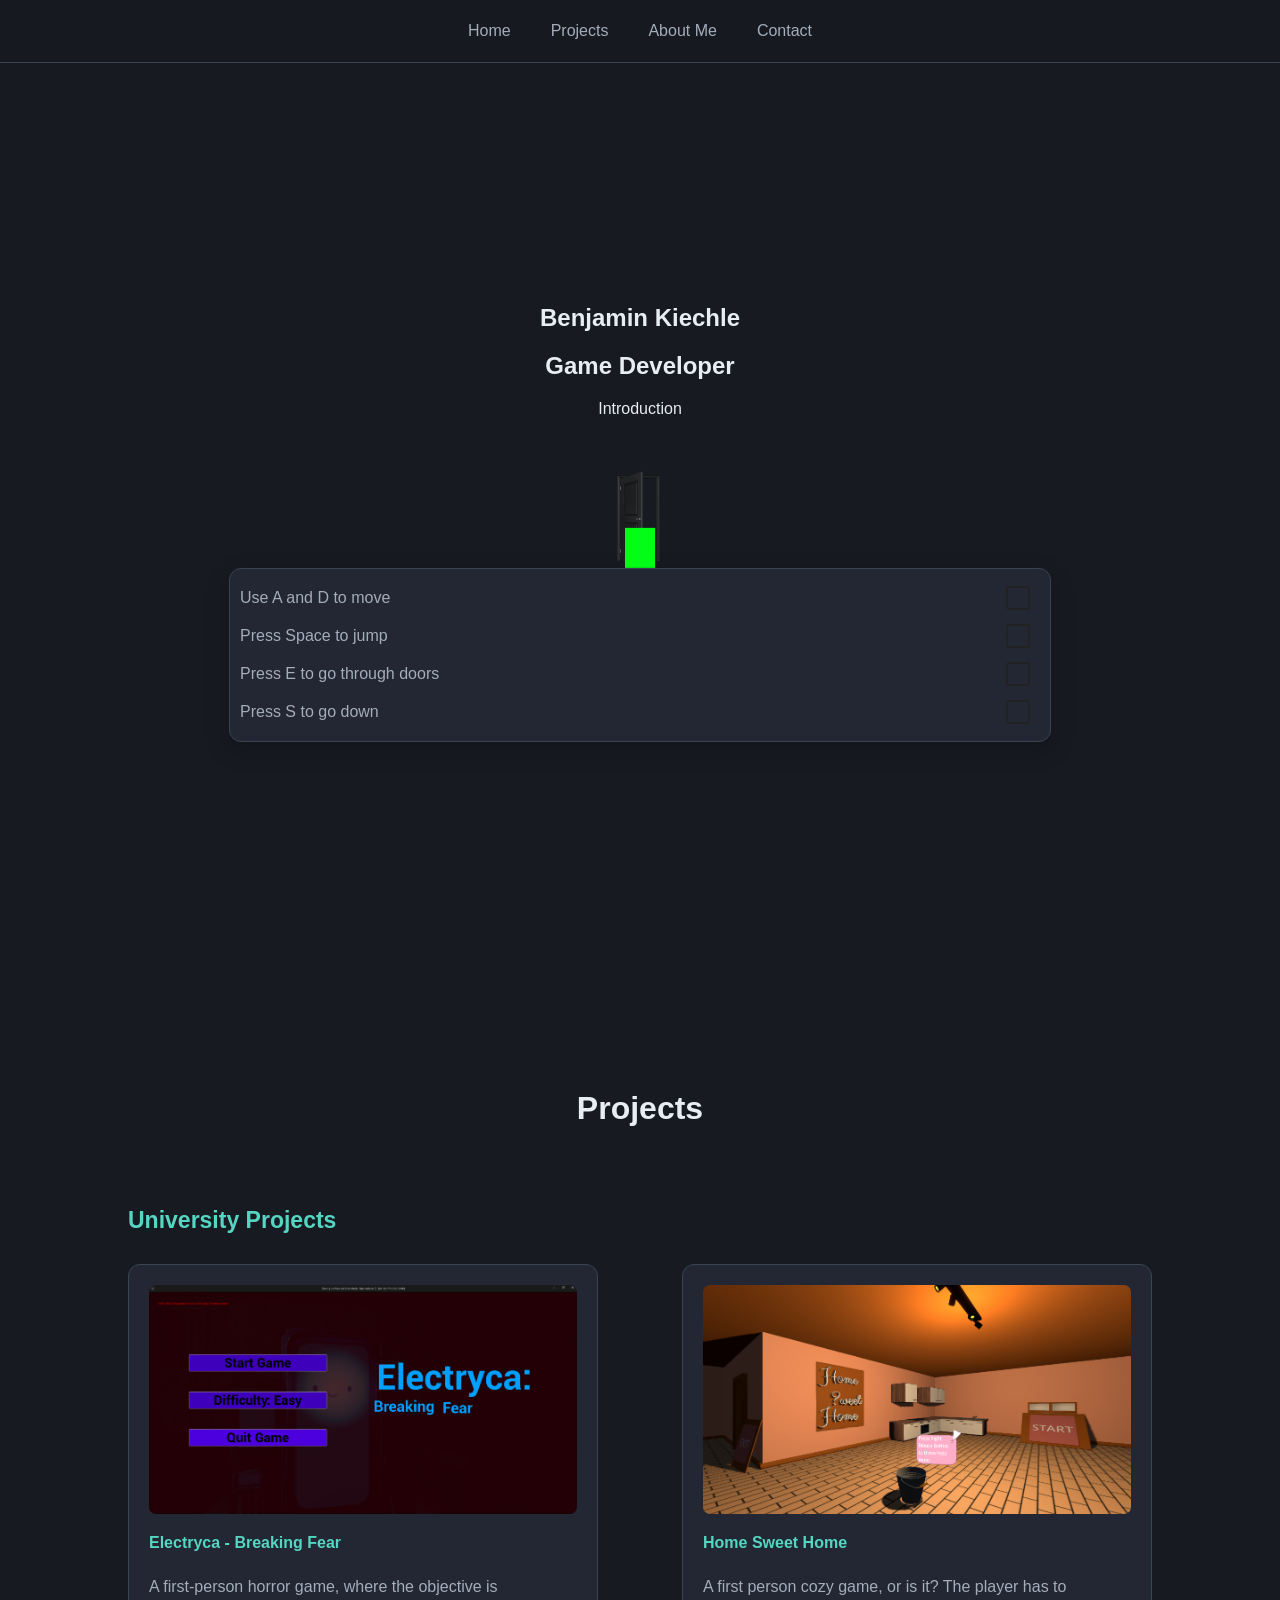
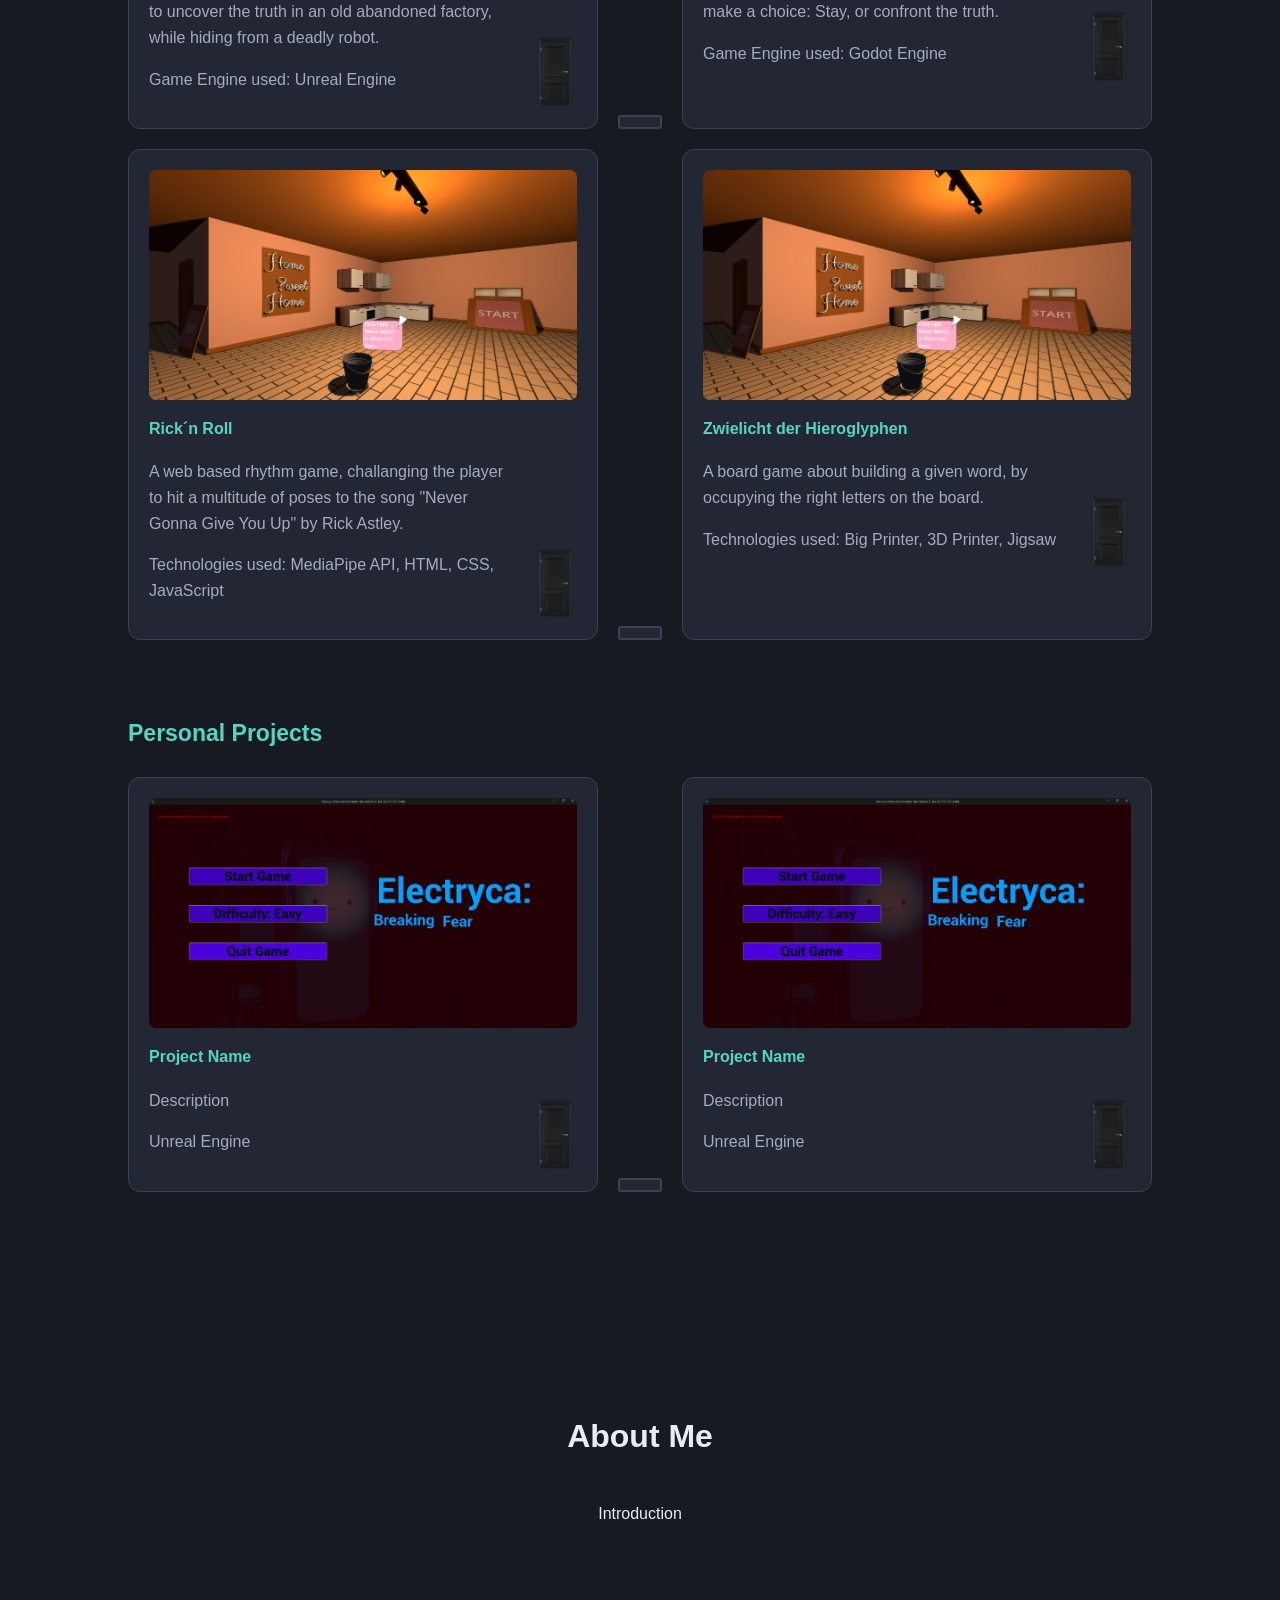
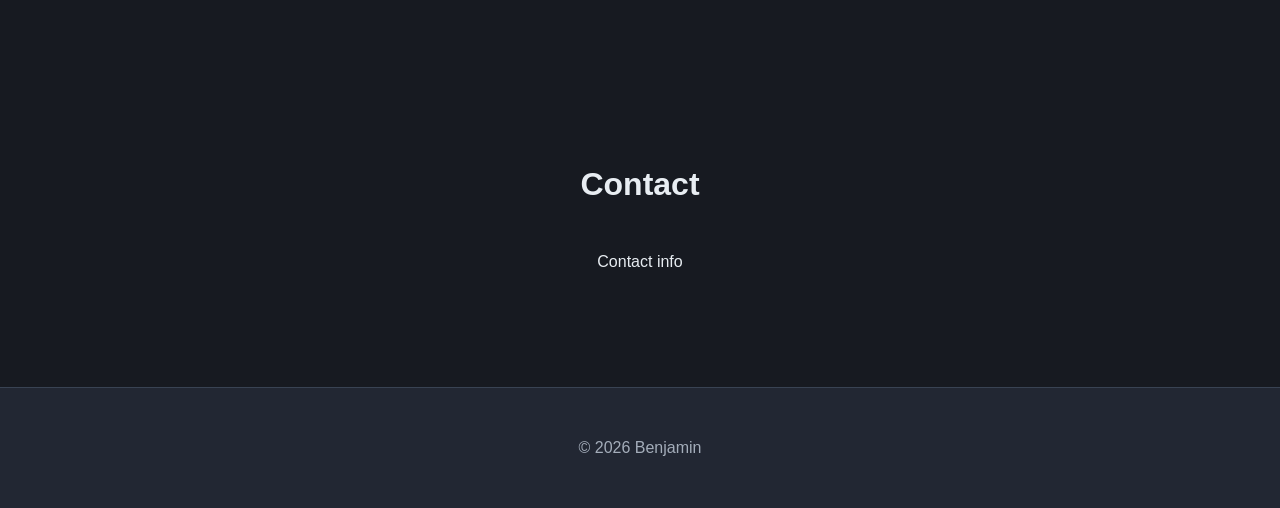
==== commit a3792b0b: "made the elevators screen size adjustable" ====
--- a/index.html
+++ b/index.html
@@ -78,7 +78,7 @@
 
                 <h3>University Projects</h3>
 
-                <div class="elevator" style="--elevator-distance: 700;"></div>
+                <!-- <div class="elevator"></div> -->
 
                 <div class="project-grid">
 
@@ -117,7 +117,7 @@
                         <div class="ladder-block"></div>
 
                     </div> -->
-                    <div class="elevator" style="--elevator-distance: 550; "></div>
+                    <div class="elevator"></div>
 
                     <article class="project-card">
 
@@ -179,7 +179,7 @@
                         <div class="ladder-block"></div>
 
                     </div> -->
-                    <div class="elevator" style="--elevator-distance: 550; "></div>
+                    <div class="elevator"></div>
 
                     <article class="project-card">
 
@@ -248,7 +248,7 @@
                         <div class="ladder-block"></div>
                     </div> -->
 
-                    <div class="elevator" style="--elevator-distance: 550;"></div>
+                    <div class="elevator"></div>
 
                     <article class="project-card">
 
